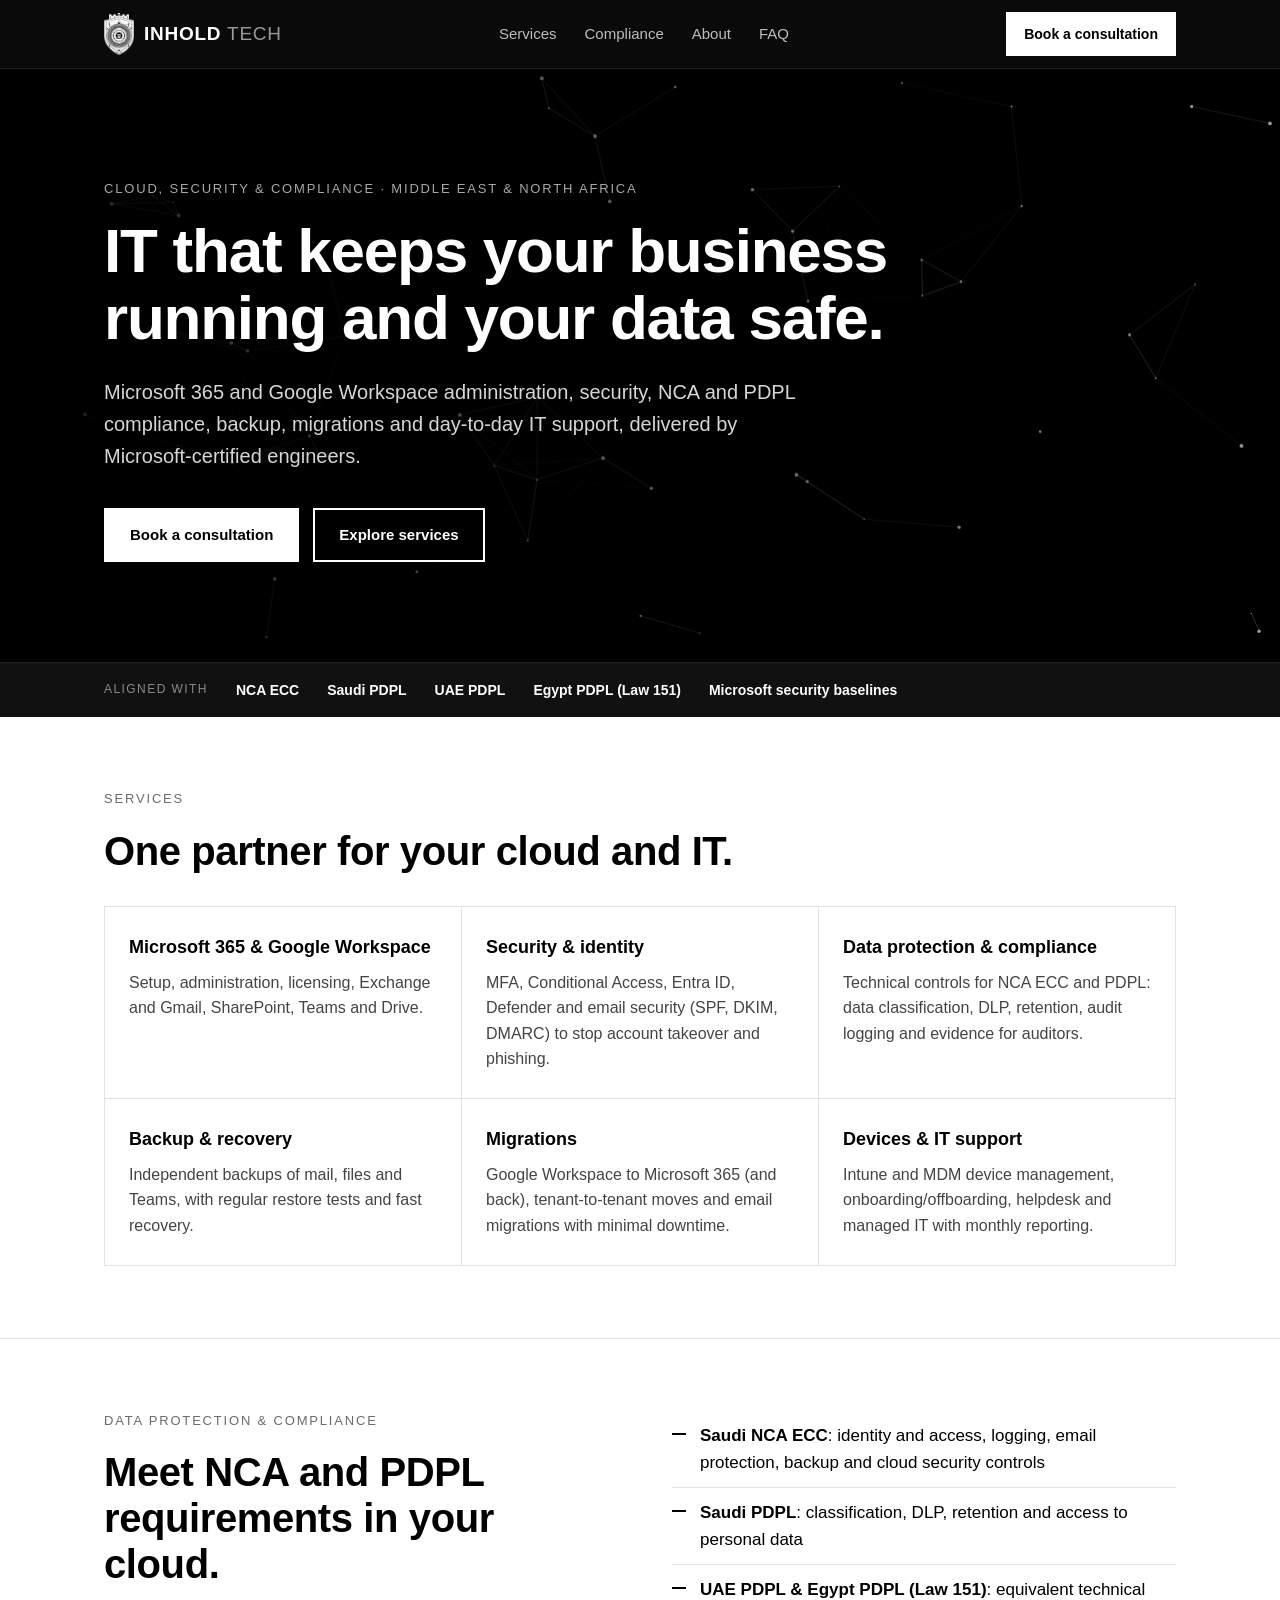
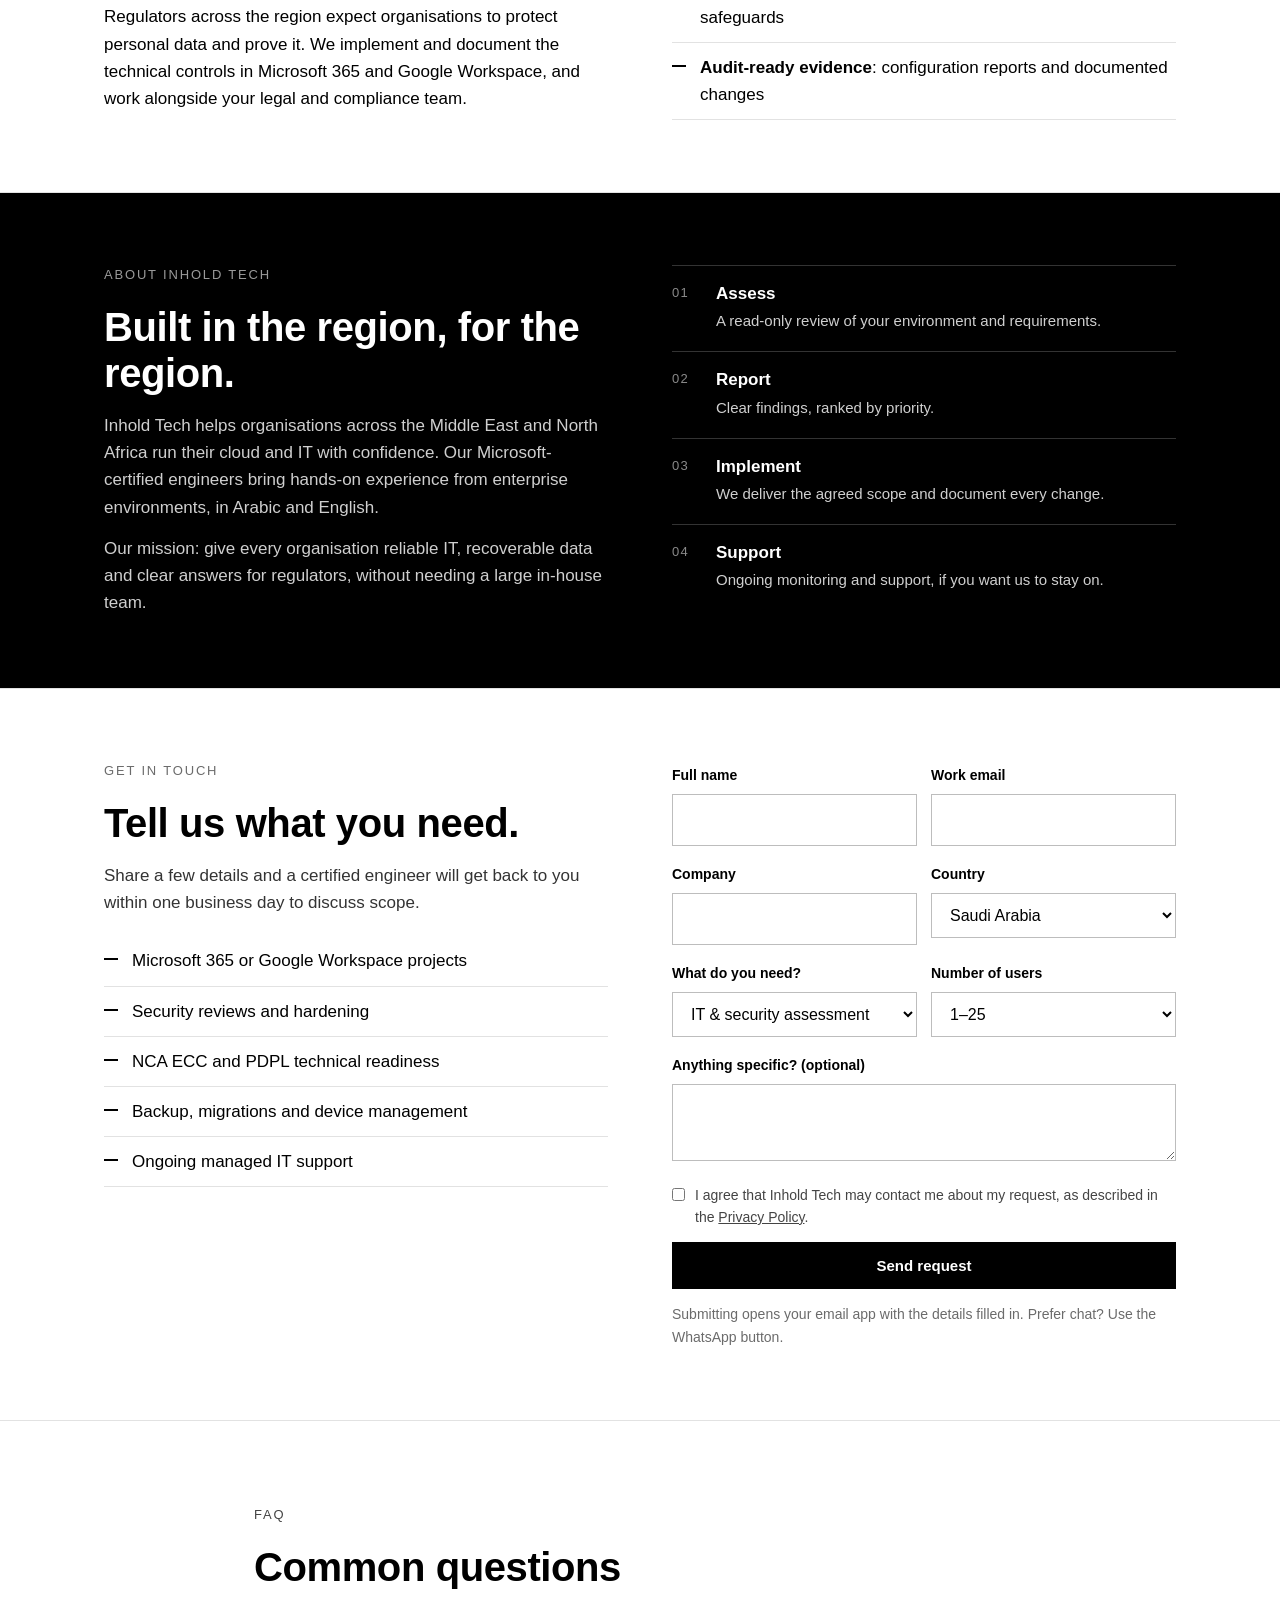
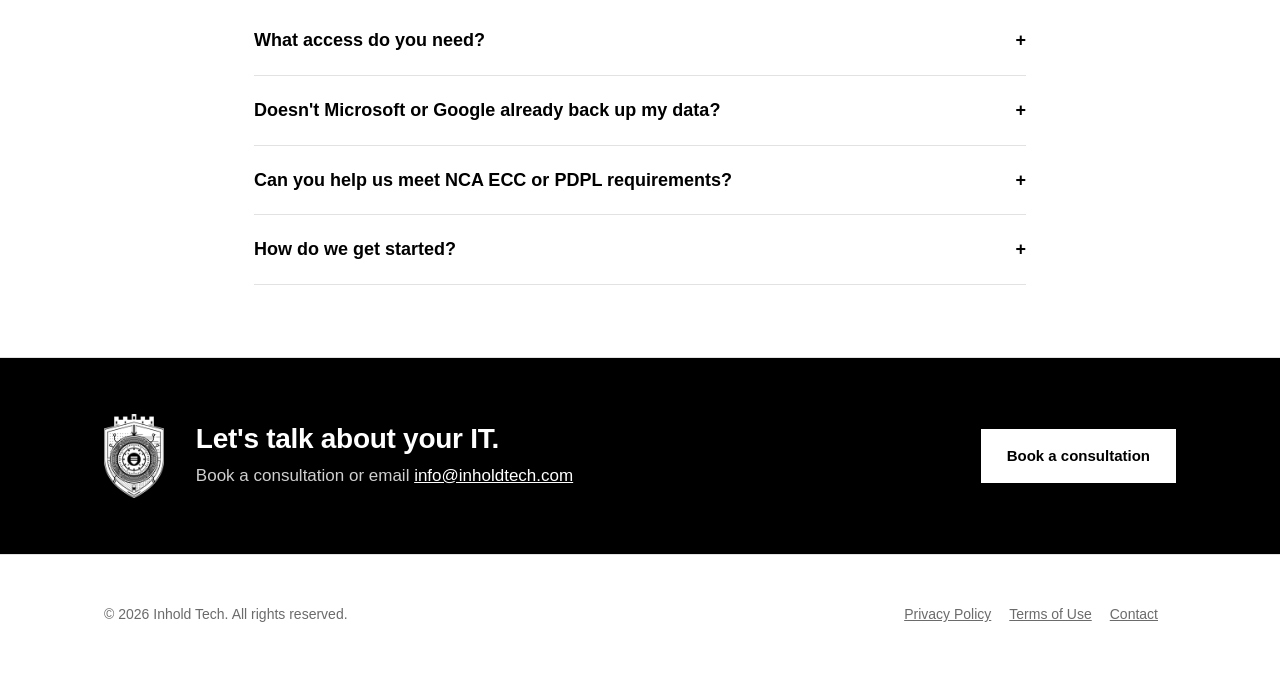
==== index.html @ 88271e6c "Add files via upload" ====
<!DOCTYPE html>
<html lang="en">
<head>
<meta charset="utf-8">
<meta name="viewport" content="width=device-width, initial-scale=1">
<title>Inhold Tech | IT, Cloud, Security &amp; Compliance Services for MENA</title>
<meta name="description" content="Inhold Tech delivers Microsoft 365 and Google Workspace administration, security, NCA and PDPL compliance, backup, migrations and IT support for organisations across the Middle East and North Africa.">
<meta property="og:title" content="Inhold Tech | IT, cloud, security and compliance">
<meta property="og:description" content="Microsoft 365 and Google Workspace administration, security, NCA and PDPL compliance, backup, migrations and IT support across MENA.">
<meta property="og:type" content="website">
<meta property="og:url" content="https://inholdtech.com/">
<meta property="og:image" content="https://inholdtech.com/inholdtech-lockup-dark.jpg">
<link rel="icon" href="favicon.png" type="image/png">
<link rel="apple-touch-icon" href="apple-touch-icon.png">
<link rel="stylesheet" href="styles.css">
<!-- META PIXEL: paste the Meta Pixel base code here once your Meta Business account is set up -->
<!-- GOOGLE ANALYTICS (GA4): paste the gtag.js snippet here -->
</head>
<body>

<header>
  <div class="wrap nav">
    <a class="brand" href="#top"><img src="crest-white.png" alt="Inhold Tech crest"><span class="wm"><b>INHOLD</b> <span>TECH</span></span></a>
    <ul>
      <li><a href="#services">Services</a></li>
      <li><a href="#compliance">Compliance</a></li>
      <li><a href="#about">About</a></li>
      <li><a href="#faq">FAQ</a></li>
    </ul>
    <a class="btn sm" href="#contact">Book a consultation</a>
  </div>
</header>

<main id="top">

<section class="hero">
  <canvas id="net" aria-hidden="true"></canvas>
  <!-- Optional background video: upload a file named hero.mp4 to the repo. If it is missing, the animated network shows instead. -->
  <video id="heroVideo" autoplay muted loop playsinline preload="auto" aria-hidden="true"><source src="hero.mp4" type="video/mp4"></video>
  <div class="wrap hero-inner">
    <p class="eyebrow">Cloud, security &amp; compliance · Middle East &amp; North Africa</p>
    <h1>IT that keeps your business running and your data safe.</h1>
    <p class="lead">Microsoft 365 and Google Workspace administration, security, NCA and PDPL compliance, backup, migrations and day-to-day IT support, delivered by Microsoft-certified engineers.</p>
    <div class="actions">
      <a class="btn js-book" href="#contact">Book a consultation</a>
      <a class="btn ghost" href="#services">Explore services</a>
    </div>
  </div>
</section>

<div class="strip"><div class="wrap"><span>Aligned with</span><b>NCA ECC</b><b>Saudi PDPL</b><b>UAE PDPL</b><b>Egypt PDPL (Law 151)</b><b>Microsoft security baselines</b></div></div>

<section id="services">
  <div class="wrap">
    <p class="eyebrow">Services</p>
    <h2>One partner for your cloud and IT.</h2>
    <div class="grid g3">
      <div class="card"><h3>Microsoft 365 &amp; Google Workspace</h3><p>Setup, administration, licensing, Exchange and Gmail, SharePoint, Teams and Drive.</p></div>
      <div class="card"><h3>Security &amp; identity</h3><p>MFA, Conditional Access, Entra ID, Defender and email security (SPF, DKIM, DMARC) to stop account takeover and phishing.</p></div>
      <div class="card"><h3>Data protection &amp; compliance</h3><p>Technical controls for NCA ECC and PDPL: data classification, DLP, retention, audit logging and evidence for auditors.</p></div>
      <div class="card"><h3>Backup &amp; recovery</h3><p>Independent backups of mail, files and Teams, with regular restore tests and fast recovery.</p></div>
      <div class="card"><h3>Migrations</h3><p>Google Workspace to Microsoft 365 (and back), tenant-to-tenant moves and email migrations with minimal downtime.</p></div>
      <div class="card"><h3>Devices &amp; IT support</h3><p>Intune and MDM device management, onboarding/offboarding, helpdesk and managed IT with monthly reporting.</p></div>
    </div>
  </div>
</section>

<section id="compliance">
  <div class="wrap two">
    <div>
      <p class="eyebrow">Data protection &amp; compliance</p>
      <h2>Meet NCA and PDPL requirements in your cloud.</h2>
      <p>Regulators across the region expect organisations to protect personal data and prove it. We implement and document the technical controls in Microsoft 365 and Google Workspace, and work alongside your legal and compliance team.</p>
    </div>
    <ul class="points">
      <li><b>Saudi NCA ECC</b>: identity and access, logging, email protection, backup and cloud security controls</li>
      <li><b>Saudi PDPL</b>: classification, DLP, retention and access to personal data</li>
      <li><b>UAE PDPL &amp; Egypt PDPL (Law 151)</b>: equivalent technical safeguards</li>
      <li><b>Audit-ready evidence</b>: configuration reports and documented changes</li>
    </ul>
  </div>
</section>

<section id="about" class="dark">
  <div class="wrap two">
    <div>
      <p class="eyebrow">About Inhold Tech</p>
      <h2>Built in the region, for the region.</h2>
      <p>Inhold Tech helps organisations across the Middle East and North Africa run their cloud and IT with confidence. Our Microsoft-certified engineers bring hands-on experience from enterprise environments, in Arabic and English.</p>
      <p style="margin-top:14px">Our mission: give every organisation reliable IT, recoverable data and clear answers for regulators, without needing a large in-house team.</p>
    </div>
    <ol class="steps-list">
      <li><b>Assess</b><span>A read-only review of your environment and requirements.</span></li>
      <li><b>Report</b><span>Clear findings, ranked by priority.</span></li>
      <li><b>Implement</b><span>We deliver the agreed scope and document every change.</span></li>
      <li><b>Support</b><span>Ongoing monitoring and support, if you want us to stay on.</span></li>
    </ol>
  </div>
</section>

<section id="contact">
  <div class="wrap two">
    <div>
      <p class="eyebrow">Get in touch</p>
      <h2>Tell us what you need.</h2>
      <p class="section-intro" style="margin-bottom:20px">Share a few details and a certified engineer will get back to you within one business day to discuss scope.</p>
      <ul class="points">
        <li>Microsoft 365 or Google Workspace projects</li>
        <li>Security reviews and hardening</li>
        <li>NCA ECC and PDPL technical readiness</li>
        <li>Backup, migrations and device management</li>
        <li>Ongoing managed IT support</li>
      </ul>
    </div>
    <div>
      <form id="assessForm" novalidate>
        <div class="row2">
          <div><label for="name">Full name</label><input id="name" name="name" required autocomplete="name"></div>
          <div><label for="email">Work email</label><input id="email" name="email" type="email" required autocomplete="email"></div>
        </div>
        <div class="row2">
          <div><label for="company">Company</label><input id="company" name="company" required autocomplete="organization"></div>
          <div><label for="country">Country</label>
            <select id="country" name="country"><option>Saudi Arabia</option><option>United Arab Emirates</option><option>Egypt</option><option>Qatar</option><option>Kuwait</option><option>Bahrain</option><option>Oman</option><option>Jordan</option><option>Other</option></select></div>
        </div>
        <div class="row2">
          <div><label for="need">What do you need?</label>
            <select id="need" name="need"><option>IT &amp; security assessment</option><option>Microsoft 365 / Google Workspace admin</option><option>Security &amp; identity</option><option>NCA / PDPL compliance</option><option>Backup &amp; recovery</option><option>Migration</option><option>Device management</option><option>Ongoing IT support</option><option>Other</option></select></div>
          <div><label for="users">Number of users</label>
            <select id="users" name="users"><option>1–25</option><option>26–100</option><option>101–500</option><option>500+</option></select></div>
        </div>
        <div><label for="msg">Anything specific? (optional)</label><textarea id="msg" name="msg" rows="2"></textarea></div>
        <label class="consent"><input type="checkbox" id="consent" required><span>I agree that Inhold Tech may contact me about my request, as described in the <a href="privacy.html">Privacy Policy</a>.</span></label>
        <button class="btn" type="submit">Send request</button>
        <p class="small" id="formNote">Submitting opens your email app with the details filled in. Prefer chat? Use the WhatsApp button.</p>
      </form>
    </div>
  </div>
</section>

<section id="faq" class="faq">
  <div class="wrap" style="max-width:820px">
    <p class="eyebrow">FAQ</p>
    <h2>Common questions</h2>
        <details><summary>What access do you need?</summary><p>Reviews start with read-only access granted by your administrator. We don't change anything without your written approval, and access is removed when the work ends.</p></details>
    <details><summary>Doesn't Microsoft or Google already back up my data?</summary><p>They keep the service running. Recovering from deletion, ransomware or a departed employee is your responsibility, and built-in retention has limits. An independent backup gives you a copy outside the tenant.</p></details>
    <details><summary>Can you help us meet NCA ECC or PDPL requirements?</summary><p>Yes. We implement and document the technical controls in Microsoft 365 and Google Workspace, such as access control, logging, data classification, DLP, retention and backup, and provide evidence for audits. Legal interpretation stays with your legal or compliance advisers, and we work alongside them.</p></details>
    <details><summary>How do we get started?</summary><p>Book a consultation. We discuss your environment and goals, agree the scope, then begin with a read-only review so recommendations are based on your actual configuration.</p></details>
  </div>
</section>

<section class="dark cta">
  <div class="wrap">
    <img src="crest-white.png" alt="" class="cta-crest">
    <div>
      <h2>Let's talk about your IT.</h2>
      <p>Book a consultation or email <a class="js-mail" href="mailto:info@inholdtech.com">info@inholdtech.com</a></p>
    </div>
    <div class="actions">
      <a class="btn js-book" href="#contact">Book a consultation</a>
      <a class="btn js-wa" href="#">WhatsApp</a>
    </div>
  </div>
</section>

</main>

<footer>
  <div class="wrap foot">
    <div>© <span id="yr"></span> Inhold Tech. All rights reserved.</div>
    <div><a href="privacy.html">Privacy Policy</a><a href="terms.html">Terms of Use</a><a class="js-mail" href="mailto:info@inholdtech.com">Contact</a></div>
  </div>
</footer>

<a class="wa js-wa" href="#">WhatsApp</a>

<script>
/* ===== EDIT THESE THREE VALUES ===== */
var CONFIG = {
  email: "info@inholdtech.com",
  whatsapp: "",          // international format, digits only, e.g. "201001234567"
  booking: ""            // your Google Calendar booking page or Calendly link
};
/* =================================== */
document.getElementById('yr').textContent = new Date().getFullYear();
document.querySelectorAll('.js-mail').forEach(function(a){a.href='mailto:'+CONFIG.email;if(a.textContent.indexOf('@')>-1)a.textContent=CONFIG.email;});
var waText = encodeURIComponent("Hello Inhold Tech, I'd like to know more about your services.");
document.querySelectorAll('.js-wa').forEach(function(a){
  if(CONFIG.whatsapp){a.href='https://wa.me/'+CONFIG.whatsapp+'?text='+waText;a.target='_blank';a.rel='noopener';}
  else{a.style.display='none';}
});
document.querySelectorAll('.js-book').forEach(function(a){
  if(CONFIG.booking){a.href=CONFIG.booking;a.target='_blank';a.rel='noopener';}
});
document.getElementById('assessForm').addEventListener('submit',function(e){
  e.preventDefault();
  var f=this, note=document.getElementById('formNote');
  if(!f.name.value||!f.email.value||!f.company.value){note.textContent='Please fill in your name, work email and company.';return;}
  if(!document.getElementById('consent').checked){note.textContent='Please tick the consent box so we can contact you.';return;}
  var body='Name: '+f.name.value+'\nEmail: '+f.email.value+'\nCompany: '+f.company.value+'\nCountry: '+f.country.value+'\nNeed: '+f.need.value+'\nUsers: '+f.users.value+'\n\n'+f.msg.value;
  window.location.href='mailto:'+CONFIG.email+'?subject='+encodeURIComponent('Enquiry: '+f.need.value+' – '+f.company.value)+'&body='+encodeURIComponent(body);
  if(window.fbq){fbq('track','Lead');}
  note.textContent='Your email app should open now. If it doesn\'t, email us at '+CONFIG.email+'.';
});

/* Hero video: show only if hero.mp4 loads */
(function(){var v=document.getElementById('heroVideo'); if(!v) return;
  var reduce=window.matchMedia&&window.matchMedia('(prefers-reduced-motion: reduce)').matches;
  if(reduce){v.remove();return;}
  v.addEventListener('loadeddata',function(){v.classList.add('on');var c=document.getElementById('net');if(c)c.style.opacity='0';});
  var src=v.querySelector('source'); if(src) src.addEventListener('error',function(){v.remove();});
})();
/* Animated network background (original, no external assets) */
(function(){
  var c=document.getElementById('net'); if(!c||!c.getContext) return;
  var x=c.getContext('2d'), pts=[], W, H, dpr=Math.min(window.devicePixelRatio||1,2);
  var still=window.matchMedia&&window.matchMedia('(prefers-reduced-motion: reduce)').matches;
  function size(){
    var r=c.parentElement.getBoundingClientRect(); W=r.width; H=r.height;
    c.width=W*dpr; c.height=H*dpr; x.setTransform(dpr,0,0,dpr,0,0);
    var n=Math.round(Math.min(90,Math.max(30,W*H/14000))); pts=[];
    for(var i=0;i<n;i++) pts.push({x:Math.random()*W,y:Math.random()*H,vx:(Math.random()-.5)*.35,vy:(Math.random()-.5)*.35,r:Math.random()*1.6+.6});
  }
  function frame(){
    x.clearRect(0,0,W,H);
    for(var i=0;i<pts.length;i++){var p=pts[i];
      if(!still){p.x+=p.vx;p.y+=p.vy; if(p.x<0||p.x>W)p.vx*=-1; if(p.y<0||p.y>H)p.vy*=-1;}
      for(var j=i+1;j<pts.length;j++){var q=pts[j],dx=p.x-q.x,dy=p.y-q.y,d=dx*dx+dy*dy;
        if(d<16000){x.strokeStyle='rgba(255,255,255,'+(0.22*(1-d/16000))+')';x.lineWidth=1;x.beginPath();x.moveTo(p.x,p.y);x.lineTo(q.x,q.y);x.stroke();}}
      x.fillStyle='rgba(255,255,255,.75)';x.beginPath();x.arc(p.x,p.y,p.r,0,6.283);x.fill();}
    if(!still) requestAnimationFrame(frame);
  }
  size(); frame(); window.addEventListener('resize',function(){size(); if(still) frame();});
})();
</script>
</body>
</html>
---- styles.css ----
*{box-sizing:border-box;margin:0;padding:0}
:root{--black:#000;--white:#fff;--grey:#6b6b6b;--line:#e2e2e2;--soft:#f5f5f5;
--font:-apple-system,BlinkMacSystemFont,"Segoe UI",Roboto,"Helvetica Neue",Arial,sans-serif}
html{scroll-behavior:smooth}
body{font-family:var(--font);color:var(--black);background:var(--white);line-height:1.6;font-size:17px}
a{color:inherit}
.wrap{max-width:1120px;margin:0 auto;padding:0 24px}
header{position:sticky;top:0;background:rgba(255,255,255,.96);border-bottom:1px solid var(--line);z-index:10}
.nav{display:flex;align-items:center;justify-content:space-between;height:68px}
.brand{display:flex;align-items:center;gap:10px;text-decoration:none;font-weight:700;letter-spacing:.02em;font-size:19px}
.brand img{height:42px}
.wm{font-weight:400;letter-spacing:.04em}.wm b{font-weight:800}.wm span{color:#8a8a8a}
.nav ul{display:flex;gap:28px;list-style:none;font-size:15px}
.nav ul a{text-decoration:none;color:var(--grey)}
.nav ul a:hover{color:var(--black)}
.btn{display:inline-block;padding:13px 24px;border:2px solid var(--black);background:var(--black);color:var(--white);text-decoration:none;font-weight:600;font-size:15px;cursor:pointer;font-family:inherit}
.btn:hover{background:var(--white);color:var(--black)}
.btn.ghost{background:var(--white);color:var(--black)}
.btn.ghost:hover{background:var(--black);color:var(--white)}
.btn.sm{padding:9px 16px;font-size:14px}
.hero{padding:96px 0 80px;border-bottom:1px solid var(--line)}
.eyebrow{text-transform:uppercase;letter-spacing:.14em;font-size:13px;color:var(--grey);margin-bottom:18px}
h1{font-size:clamp(36px,5.5vw,62px);line-height:1.08;letter-spacing:-.02em;max-width:880px;margin-bottom:24px}
h2{font-size:clamp(28px,3.5vw,40px);line-height:1.15;letter-spacing:-.01em;margin-bottom:16px}
h3{font-size:20px;margin-bottom:8px}
.lead{font-size:20px;color:#333;max-width:700px;margin-bottom:36px}
.actions{display:flex;gap:14px;flex-wrap:wrap}
section{padding:88px 0;border-bottom:1px solid var(--line)}
.section-intro{max-width:680px;color:#333;margin-bottom:48px}
.grid{display:grid;gap:1px;background:var(--line);border:1px solid var(--line)}
.g4{grid-template-columns:repeat(4,1fr)}.g3{grid-template-columns:repeat(3,1fr)}.g2{grid-template-columns:repeat(2,1fr)}
.card{background:var(--white);padding:32px 28px}
.card .num{font-size:13px;color:var(--grey);letter-spacing:.1em;margin-bottom:20px;display:block}
.card p{color:#444;font-size:16px}
.card ul{margin-top:14px;padding-left:18px;color:#444;font-size:15px}
.dark{background:var(--black);color:var(--white)}
.dark .section-intro,.dark p{color:#cfcfcf}
.dark .eyebrow{color:#9a9a9a}
.dark .btn{background:var(--white);color:var(--black);border-color:var(--white)}
.dark .btn:hover{background:var(--black);color:var(--white)}
.steps{display:grid;grid-template-columns:repeat(4,1fr);gap:32px;counter-reset:s}
.step{border-top:2px solid var(--white);padding-top:20px}
.step::before{counter-increment:s;content:"0" counter(s);display:block;font-size:13px;letter-spacing:.1em;color:#9a9a9a;margin-bottom:10px}
.two{display:grid;grid-template-columns:1fr 1fr;gap:64px;align-items:start}
.checklist{list-style:none}
.checklist li{padding:14px 0 14px 34px;border-bottom:1px solid var(--line);position:relative}
.checklist li::before{content:"";position:absolute;left:0;top:20px;width:14px;height:14px;border:2px solid var(--black)}
form{display:grid;gap:14px}
label{font-size:14px;font-weight:600}
input,select,textarea{width:100%;padding:12px 14px;border:1px solid #bdbdbd;font:inherit;font-size:16px;background:var(--white);margin-top:6px}
input:focus,select:focus,textarea:focus{outline:2px solid var(--black);border-color:var(--black)}
.consent{display:flex;gap:10px;align-items:flex-start;font-size:14px;font-weight:400;color:#444}
.consent input{width:auto;margin-top:4px}
.small{font-size:14px;color:var(--grey)}
.contact-list{list-style:none;margin-top:24px}
.contact-list li{padding:12px 0;border-bottom:1px solid var(--line)}
.faq details{border-bottom:1px solid var(--line);padding:20px 0}
.faq summary{cursor:pointer;font-weight:600;font-size:18px;list-style:none}
.faq summary::after{content:"+";float:right}
.faq details[open] summary::after{content:"−"}
.faq p{margin-top:12px;color:#444}
footer{padding:48px 0;font-size:14px;color:var(--grey)}
.foot{display:flex;justify-content:space-between;gap:24px;flex-wrap:wrap}
.foot a{color:var(--grey);margin-right:18px}
.legal{padding:64px 0 96px;max-width:780px}
.legal h1{font-size:40px}
.legal h2{font-size:22px;margin:36px 0 10px}
.legal p,.legal li{color:#333;margin-bottom:10px}
.legal ul{padding-left:22px}
.wa{position:fixed;right:20px;bottom:20px;background:var(--black);color:var(--white);text-decoration:none;padding:12px 18px;font-weight:600;font-size:14px;border:2px solid var(--white);box-shadow:0 4px 16px rgba(0,0,0,.25)}
@media (max-width:900px){.g4,.g3,.steps{grid-template-columns:1fr 1fr}.two{grid-template-columns:1fr;gap:40px}.nav ul{display:none}}
@media (max-width:560px){.g4,.g3,.g2,.steps{grid-template-columns:1fr}.hero{padding:64px 0 56px}section{padding:64px 0}}
/* v2 layout */
.hero{position:relative;overflow:hidden;background:#000;color:#fff;padding:110px 0 100px;border-bottom:0}
.hero canvas{position:absolute;inset:0;width:100%;height:100%}
.hero::after{content:"";position:absolute;inset:0;background:linear-gradient(90deg,rgba(0,0,0,.85) 0%,rgba(0,0,0,.45) 60%,rgba(0,0,0,.2) 100%);pointer-events:none}
.hero-inner{position:relative;z-index:1}
.hero .eyebrow{color:#a8a8a8}
.hero .lead{color:#d6d6d6}
.hero .btn{background:#fff;color:#000;border-color:#fff}
.hero .btn:hover{background:#000;color:#fff}
.hero .btn.ghost{background:transparent;color:#fff;border-color:#fff}
.hero .btn.ghost:hover{background:#fff;color:#000}
section{padding:72px 0}
#services h2{margin-bottom:32px}
.card{padding:26px 24px}
.card h3{font-size:18px}
.note{margin-top:18px}
.steps-list{list-style:none;counter-reset:s;display:grid;gap:18px}
.steps-list li{counter-increment:s;border-top:1px solid #333;padding-top:14px;display:grid;grid-template-columns:44px 1fr;row-gap:2px}
.steps-list li::before{content:"0" counter(s);color:#8a8a8a;font-size:13px;letter-spacing:.1em;grid-row:span 2;padding-top:3px}
.steps-list b{font-size:17px}
.steps-list span{color:#cfcfcf;font-size:15px}
.points{list-style:none}
.points li{padding:11px 0 11px 28px;border-bottom:1px solid var(--line);position:relative}
.points li::before{content:"";position:absolute;left:0;top:22px;width:14px;height:2px;background:var(--black)}
.row2{display:grid;grid-template-columns:1fr 1fr;gap:14px}
.cta{padding:56px 0}
.cta .wrap{display:flex;align-items:center;gap:32px;flex-wrap:wrap}
.cta-crest{height:84px}
.cta h2{font-size:28px;margin-bottom:6px}
.cta .actions{margin-left:auto}
.cta a.js-mail{color:#fff}
@media (max-width:560px){.row2{grid-template-columns:1fr}.cta .actions{margin-left:0}.hero{padding:80px 0 72px}}
/* v3: dark header, compliance, video */
header{background:#0a0a0a;border-bottom:1px solid #1f1f1f}
.brand{color:#fff}
.wm span{color:#9a9a9a}
.nav ul a{color:#bdbdbd}
.nav ul a:hover{color:#fff}
header .btn{background:#fff;color:#000;border-color:#fff}
header .btn:hover{background:#0a0a0a;color:#fff}
#heroVideo{position:absolute;inset:0;width:100%;height:100%;object-fit:cover;opacity:0;transition:opacity .8s}
#heroVideo.on{opacity:.55}
.soft{background:#f4f4f4}
.fw{display:grid;grid-template-columns:1fr 1fr;gap:1px;background:var(--line);border:1px solid var(--line)}
.fw div{background:#fff;padding:18px 20px;display:flex;flex-direction:column}
.fw b{font-size:17px}
.fw span{font-size:14px;color:var(--grey)}
@media (max-width:560px){.fw{grid-template-columns:1fr}}
.strip{background:#111;color:#cfcfcf;border-top:1px solid #222;font-size:14px}
.strip .wrap{display:flex;flex-wrap:wrap;gap:10px 28px;align-items:center;padding-top:16px;padding-bottom:16px}
.strip span{color:#8a8a8a;text-transform:uppercase;letter-spacing:.12em;font-size:12px}
.strip b{font-weight:600;color:#fff}
.points b{font-weight:700}
#heroVideo{filter:grayscale(1) contrast(1.1)}
#net{transition:opacity .8s}
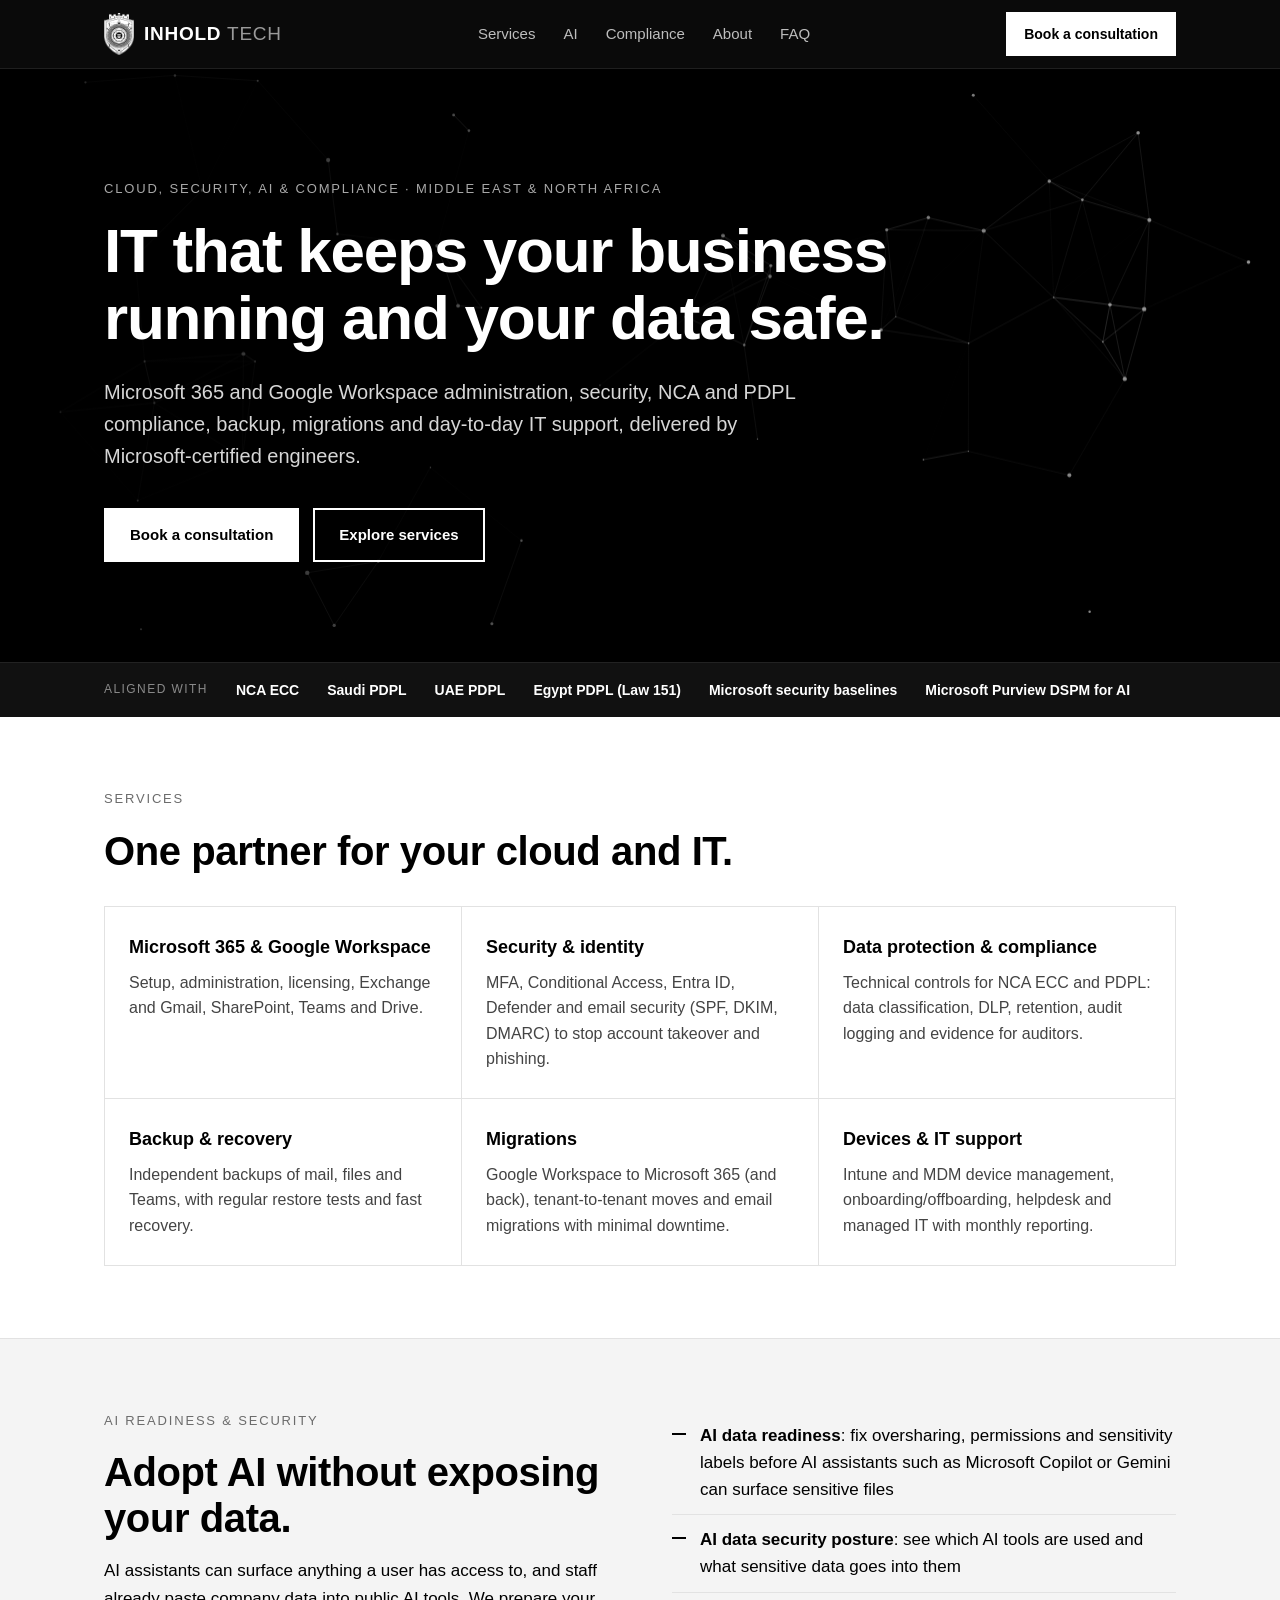
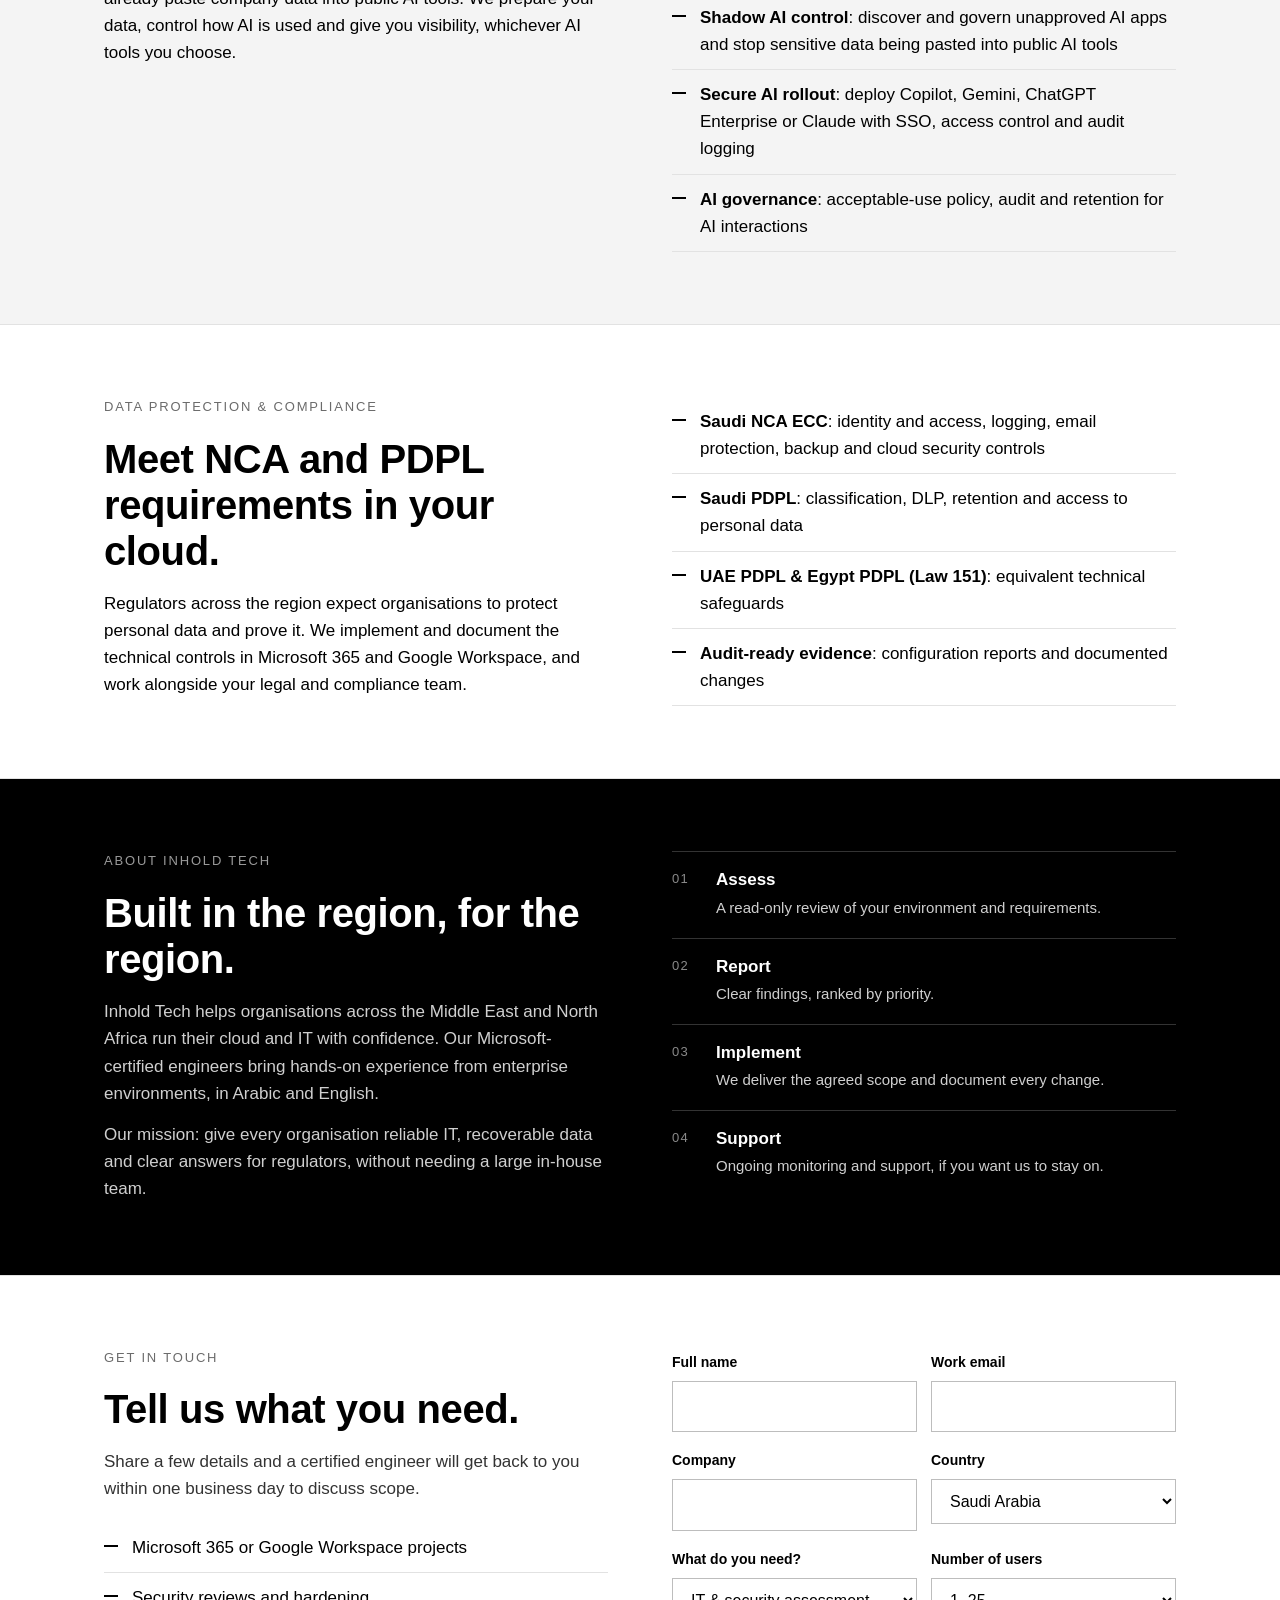
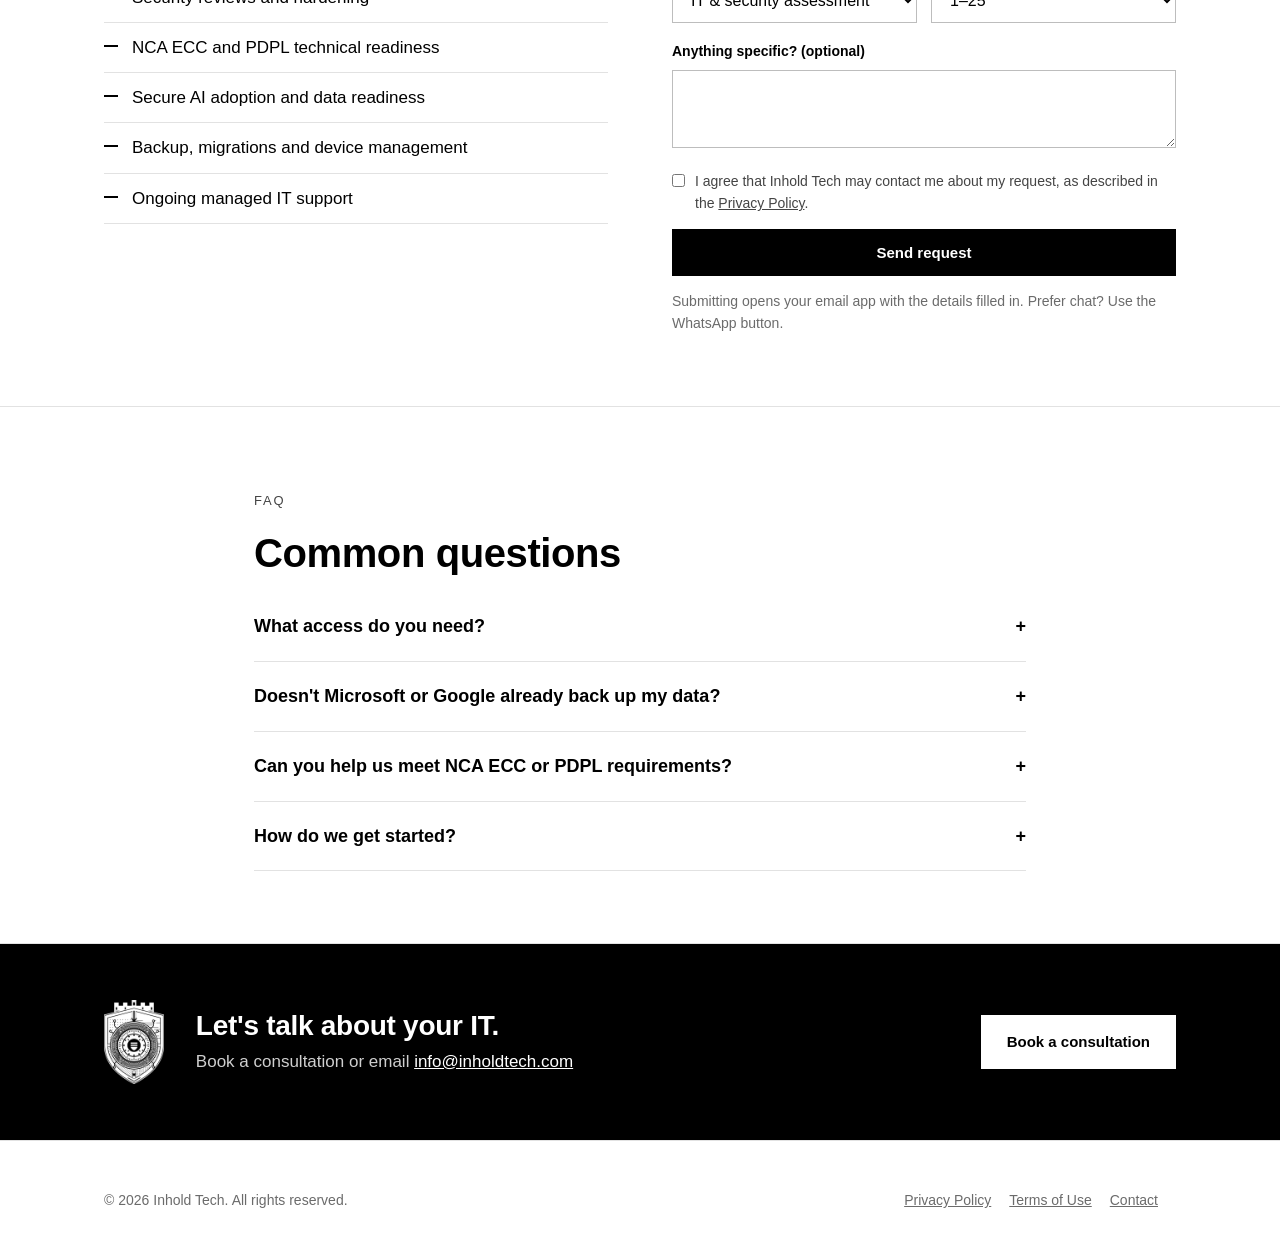
==== commit f6667e52: "Add files via upload" ====
--- a/index.html
+++ b/index.html
@@ -23,6 +23,7 @@
     <a class="brand" href="#top"><img src="crest-white.png" alt="Inhold Tech crest"><span class="wm"><b>INHOLD</b> <span>TECH</span></span></a>
     <ul>
       <li><a href="#services">Services</a></li>
+      <li><a href="#ai">AI</a></li>
       <li><a href="#compliance">Compliance</a></li>
       <li><a href="#about">About</a></li>
       <li><a href="#faq">FAQ</a></li>
@@ -38,7 +39,7 @@
   <!-- Optional background video: upload a file named hero.mp4 to the repo. If it is missing, the animated network shows instead. -->
   <video id="heroVideo" autoplay muted loop playsinline preload="auto" aria-hidden="true"><source src="hero.mp4" type="video/mp4"></video>
   <div class="wrap hero-inner">
-    <p class="eyebrow">Cloud, security &amp; compliance · Middle East &amp; North Africa</p>
+    <p class="eyebrow">Cloud, security, AI &amp; compliance · Middle East &amp; North Africa</p>
     <h1>IT that keeps your business running and your data safe.</h1>
     <p class="lead">Microsoft 365 and Google Workspace administration, security, NCA and PDPL compliance, backup, migrations and day-to-day IT support, delivered by Microsoft-certified engineers.</p>
     <div class="actions">
@@ -48,7 +49,7 @@
   </div>
 </section>
 
-<div class="strip"><div class="wrap"><span>Aligned with</span><b>NCA ECC</b><b>Saudi PDPL</b><b>UAE PDPL</b><b>Egypt PDPL (Law 151)</b><b>Microsoft security baselines</b></div></div>
+<div class="strip"><div class="wrap"><span>Aligned with</span><b>NCA ECC</b><b>Saudi PDPL</b><b>UAE PDPL</b><b>Egypt PDPL (Law 151)</b><b>Microsoft security baselines</b><b>Microsoft Purview DSPM for AI</b></div></div>
 
 <section id="services">
   <div class="wrap">
@@ -65,6 +66,23 @@
   </div>
 </section>
 
+<section id="ai" class="soft">
+  <div class="wrap two">
+    <div>
+      <p class="eyebrow">AI readiness &amp; security</p>
+      <h2>Adopt AI without exposing your data.</h2>
+      <p>AI assistants can surface anything a user has access to, and staff already paste company data into public AI tools. We prepare your data, control how AI is used and give you visibility, whichever AI tools you choose.</p>
+    </div>
+    <ul class="points">
+      <li><b>AI data readiness</b>: fix oversharing, permissions and sensitivity labels before AI assistants such as Microsoft Copilot or Gemini can surface sensitive files</li>
+      <li><b>AI data security posture</b>: see which AI tools are used and what sensitive data goes into them</li>
+      <li><b>Shadow AI control</b>: discover and govern unapproved AI apps and stop sensitive data being pasted into public AI tools</li>
+      <li><b>Secure AI rollout</b>: deploy Copilot, Gemini, ChatGPT Enterprise or Claude with SSO, access control and audit logging</li>
+      <li><b>AI governance</b>: acceptable-use policy, audit and retention for AI interactions</li>
+    </ul>
+  </div>
+</section>
+
 <section id="compliance">
   <div class="wrap two">
     <div>
@@ -108,6 +126,7 @@
         <li>Microsoft 365 or Google Workspace projects</li>
         <li>Security reviews and hardening</li>
         <li>NCA ECC and PDPL technical readiness</li>
+        <li>Secure AI adoption and data readiness</li>
         <li>Backup, migrations and device management</li>
         <li>Ongoing managed IT support</li>
       </ul>
@@ -125,7 +144,7 @@
         </div>
         <div class="row2">
           <div><label for="need">What do you need?</label>
-            <select id="need" name="need"><option>IT &amp; security assessment</option><option>Microsoft 365 / Google Workspace admin</option><option>Security &amp; identity</option><option>NCA / PDPL compliance</option><option>Backup &amp; recovery</option><option>Migration</option><option>Device management</option><option>Ongoing IT support</option><option>Other</option></select></div>
+            <select id="need" name="need"><option>IT &amp; security assessment</option><option>Microsoft 365 / Google Workspace admin</option><option>Security &amp; identity</option><option>NCA / PDPL compliance</option><option>AI readiness &amp; security</option><option>Backup &amp; recovery</option><option>Migration</option><option>Device management</option><option>Ongoing IT support</option><option>Other</option></select></div>
           <div><label for="users">Number of users</label>
             <select id="users" name="users"><option>1–25</option><option>26–100</option><option>101–500</option><option>500+</option></select></div>
         </div>
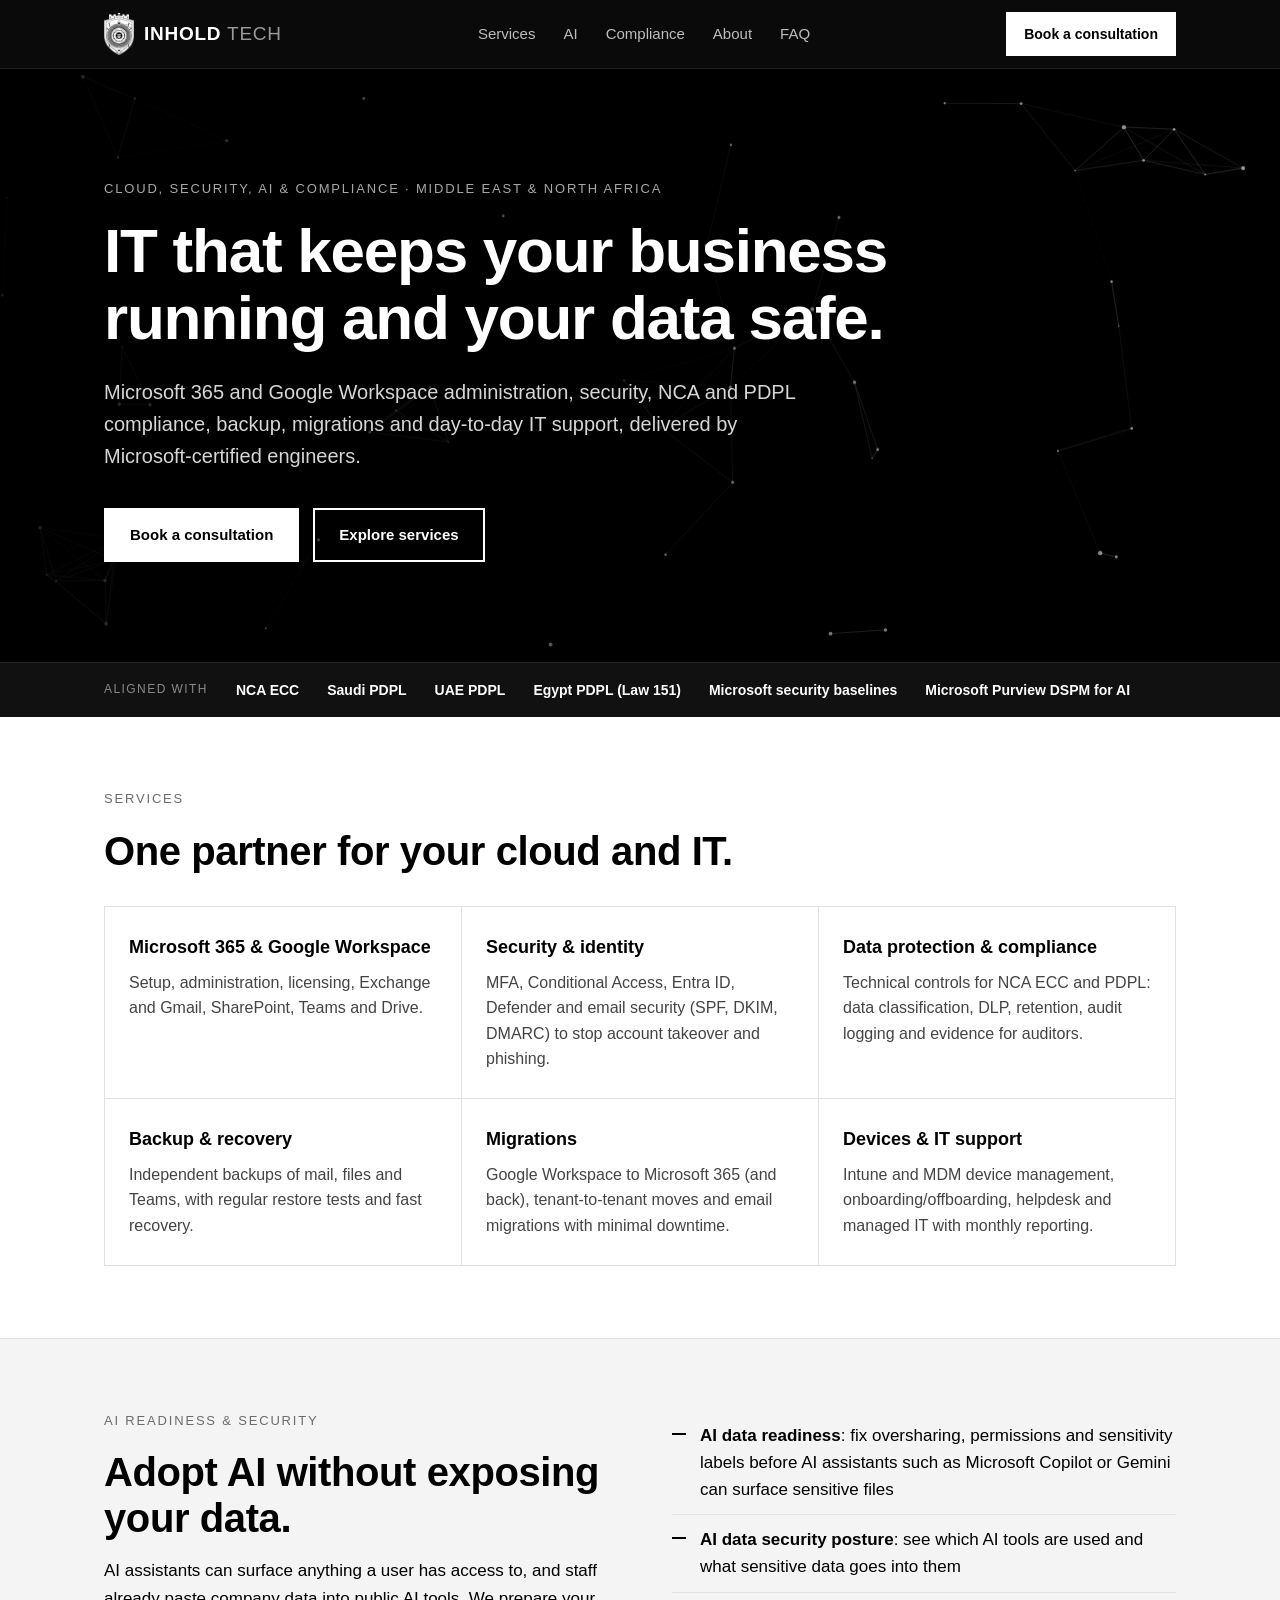
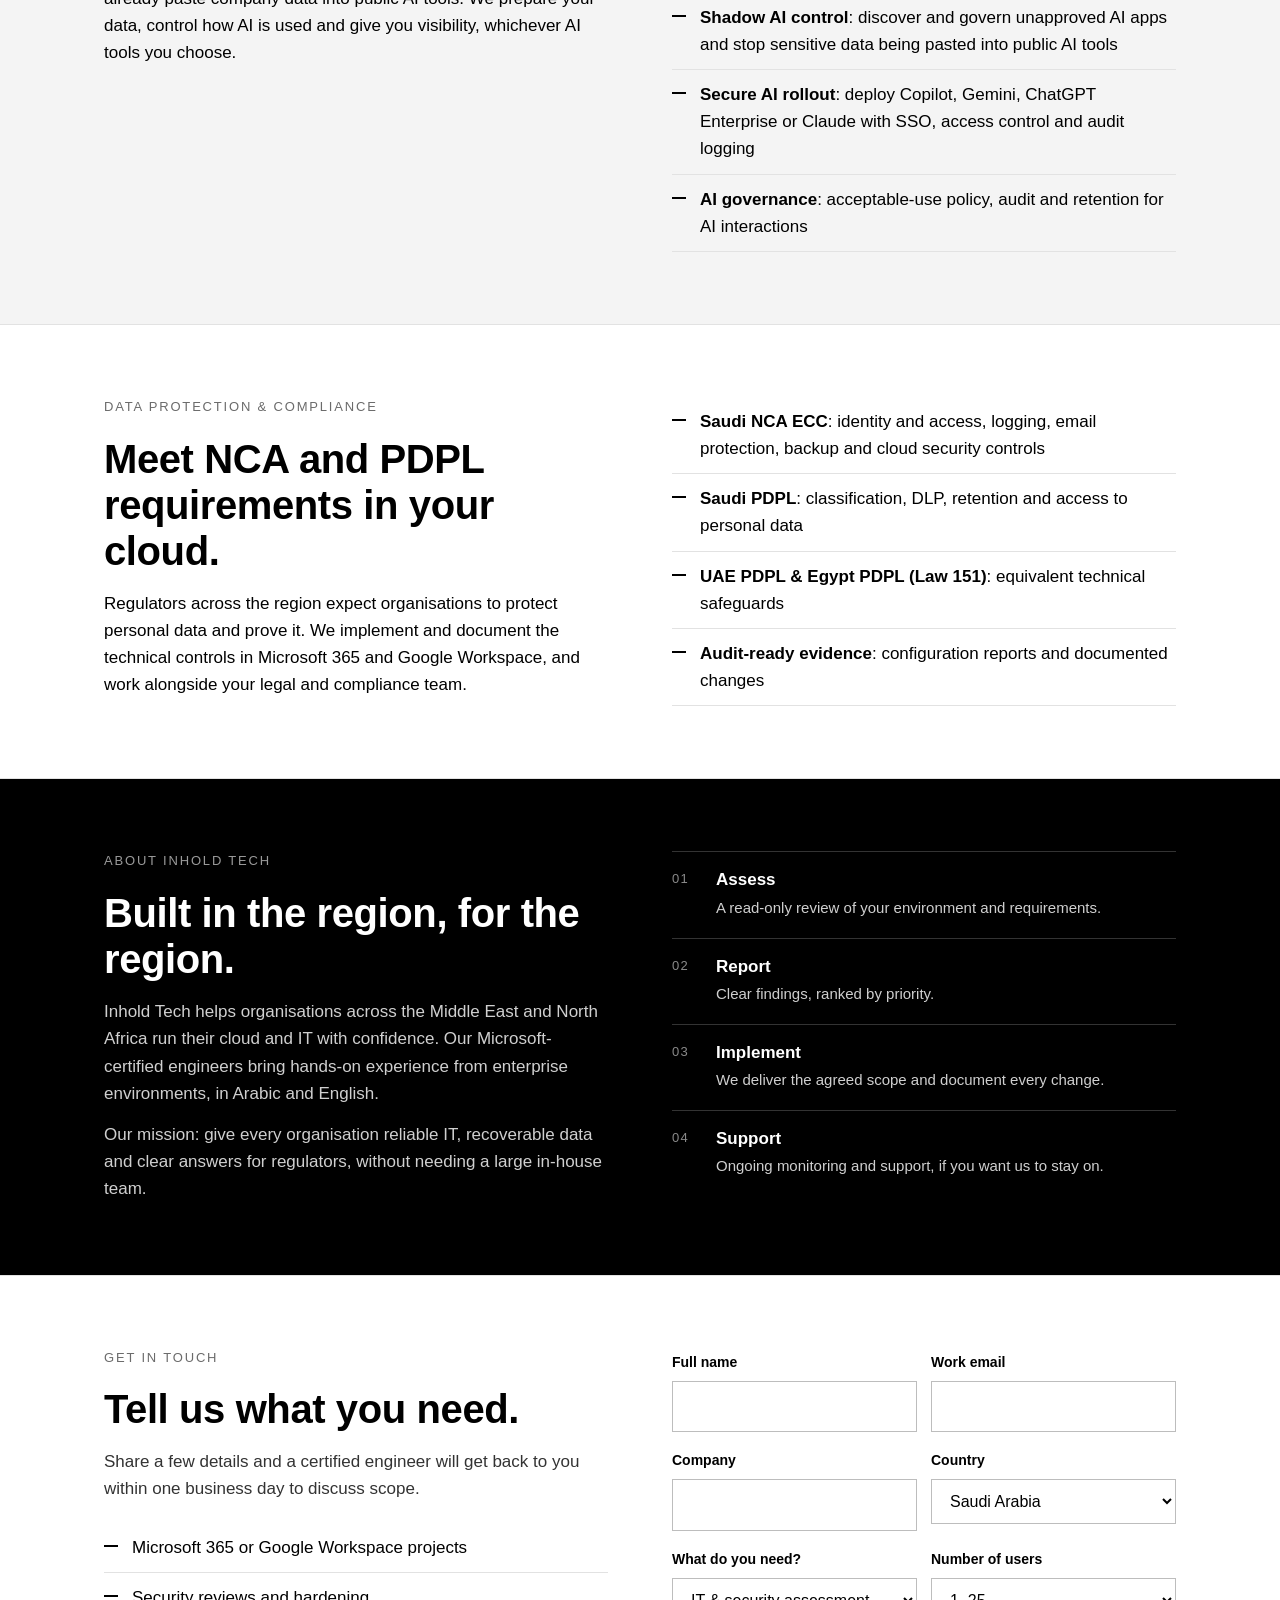
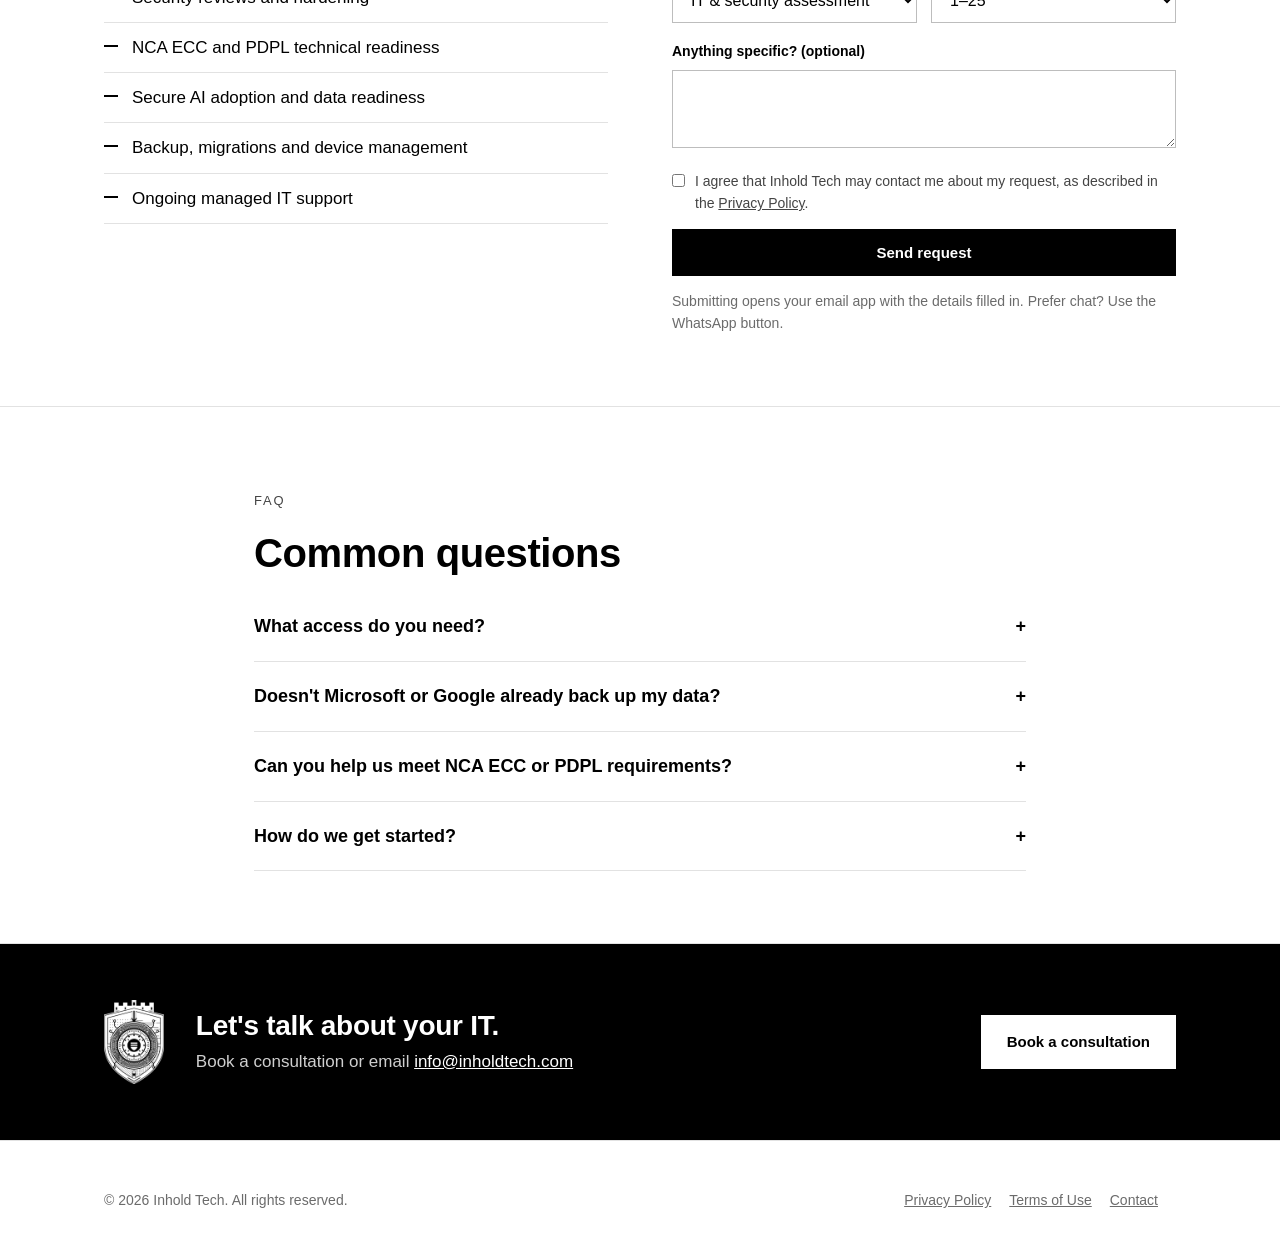
==== commit e621a92b: "Add files via upload" ====
--- a/index.html
+++ b/index.html
@@ -28,7 +28,7 @@
       <li><a href="#about">About</a></li>
       <li><a href="#faq">FAQ</a></li>
     </ul>
-    <a class="btn sm" href="#contact">Book a consultation</a>
+    <a class="btn sm js-book" href="#contact">Book a consultation</a>
   </div>
 </header>
 
@@ -198,7 +198,7 @@
 var CONFIG = {
   email: "info@inholdtech.com",
   whatsapp: "",          // international format, digits only, e.g. "201001234567"
-  booking: ""            // your Google Calendar booking page or Calendly link
+  booking: "https://calendar.app.google/wFQ3F1SnqcEK2nsb9"   // Google Calendar booking page
 };
 /* =================================== */
 document.getElementById('yr').textContent = new Date().getFullYear();
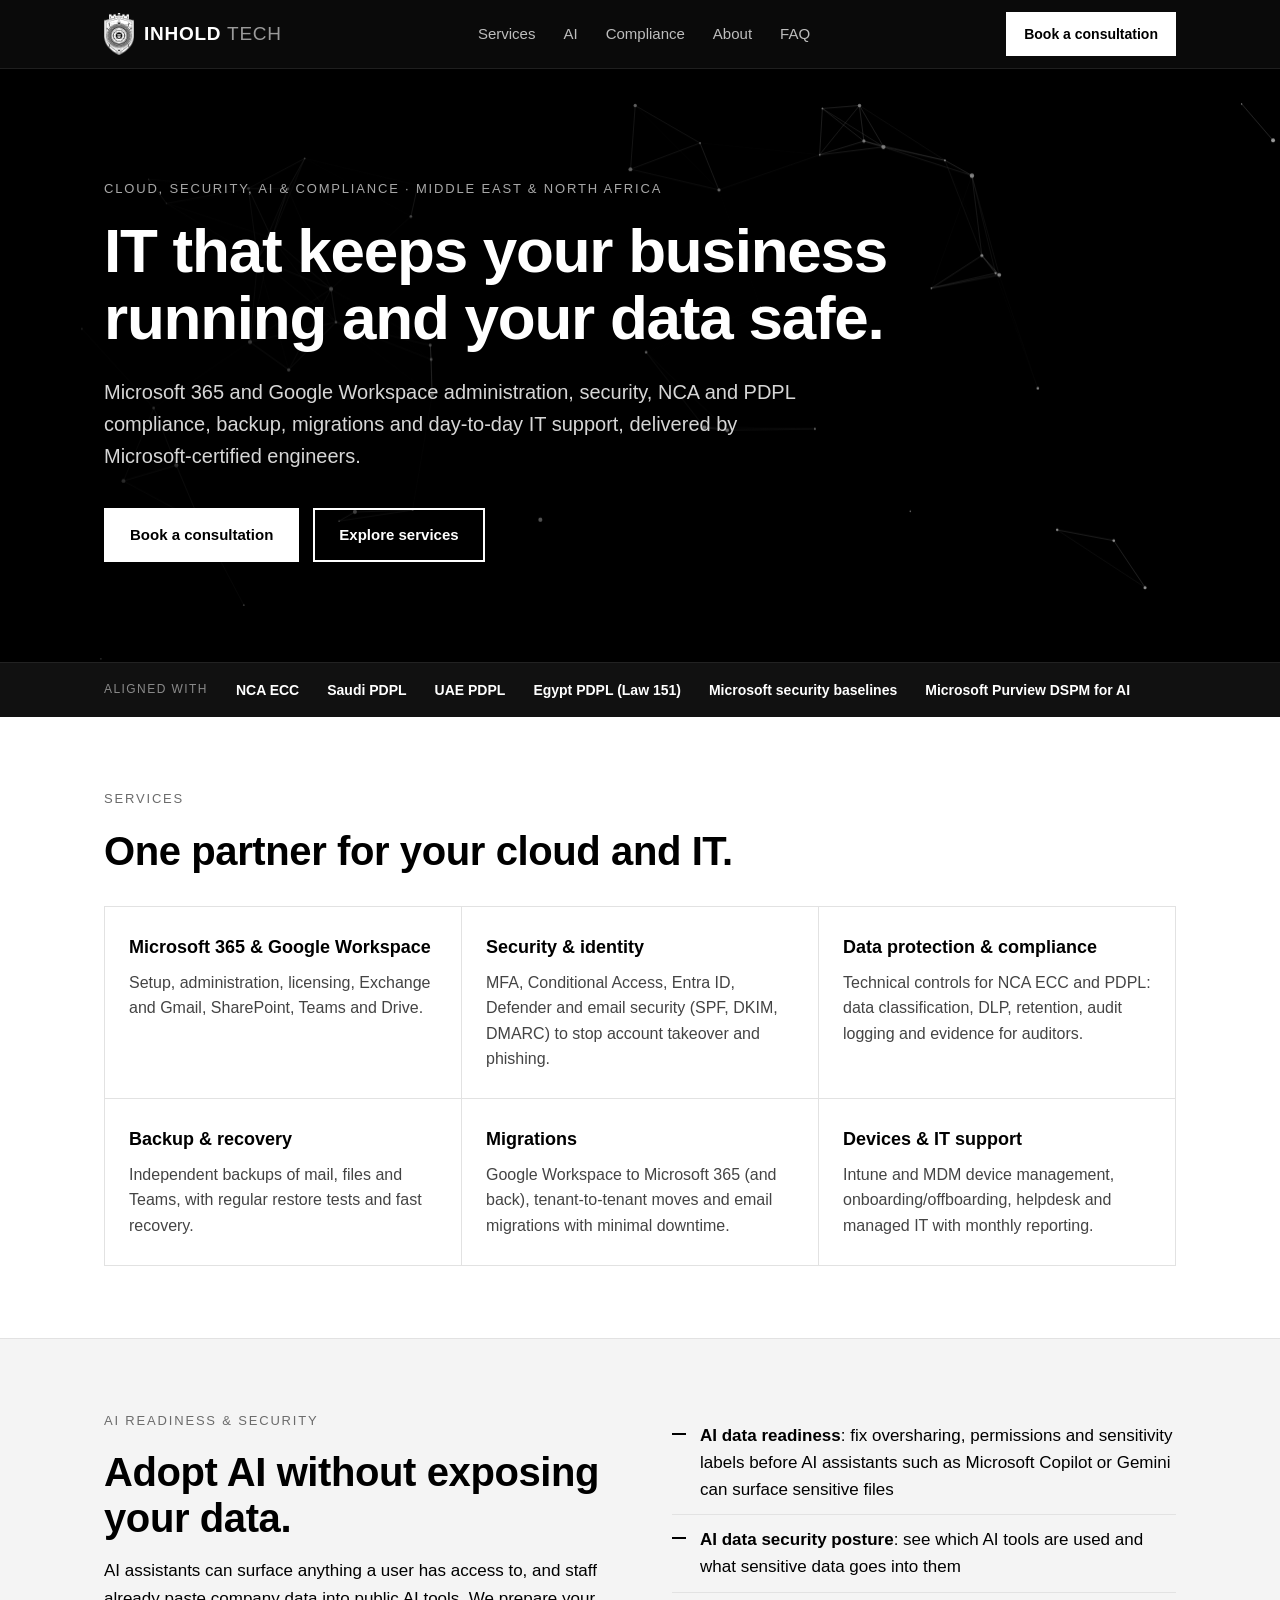
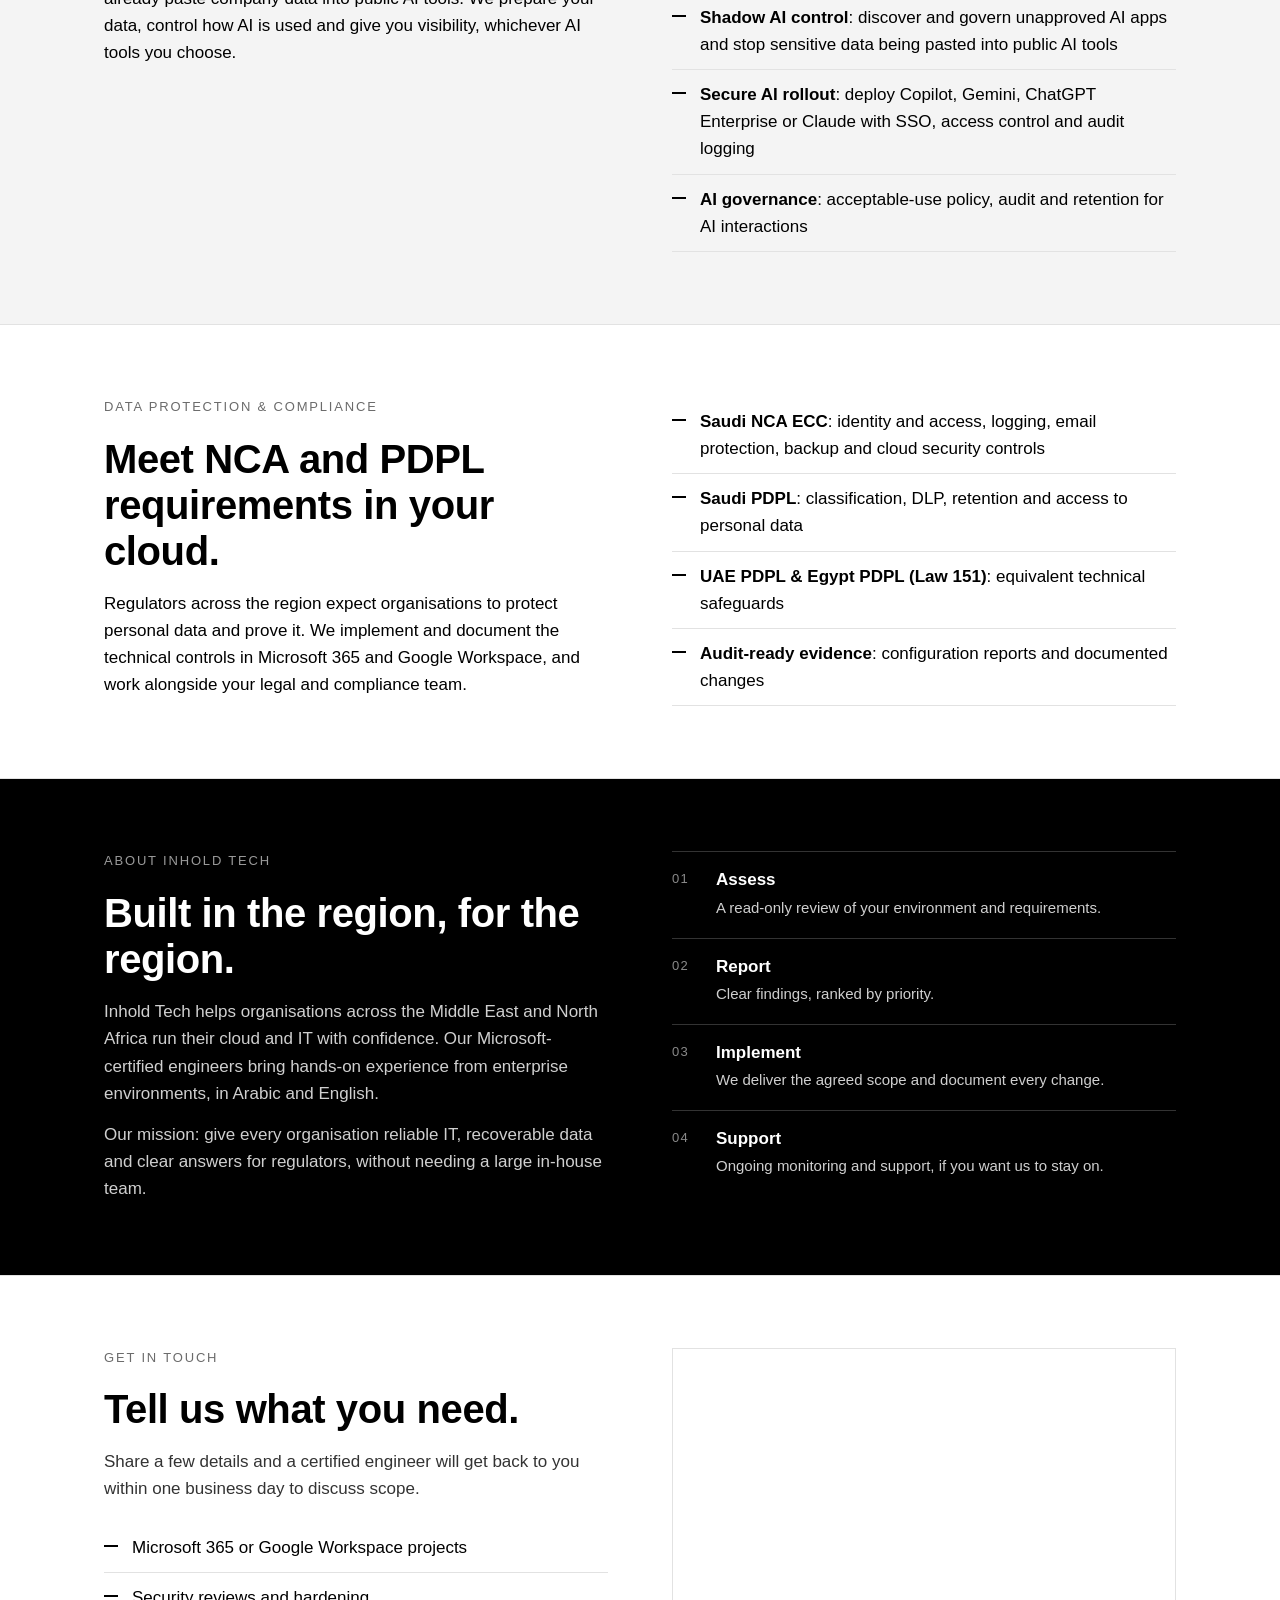
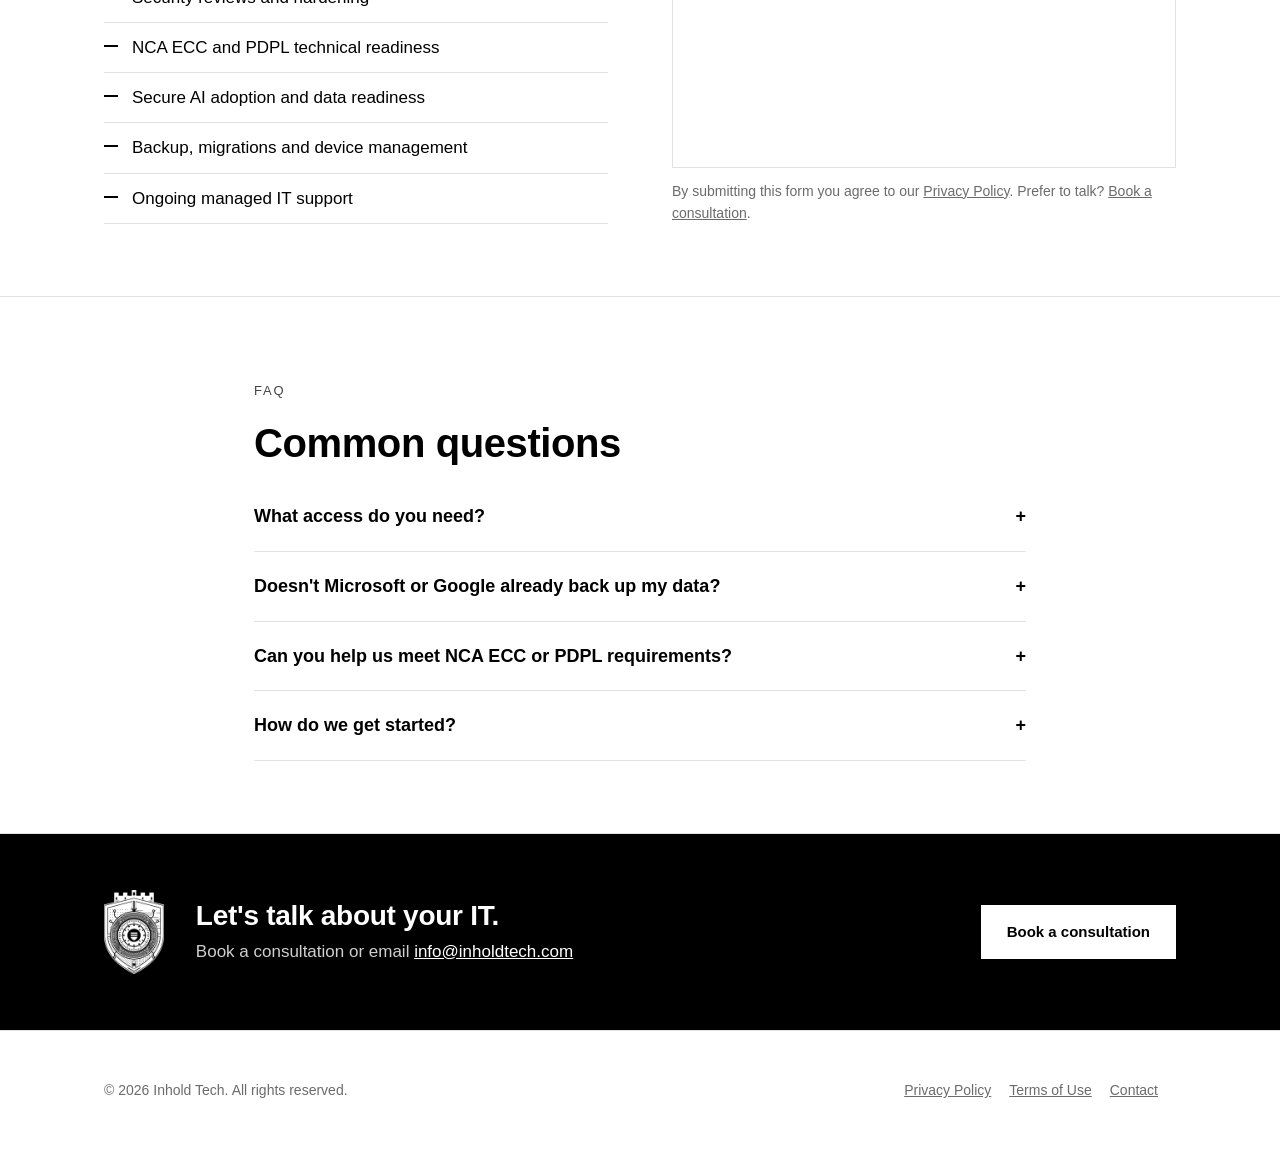
==== commit 881fc056: "Add files via upload" ====
--- a/index.html
+++ b/index.html
@@ -132,27 +132,11 @@
       </ul>
     </div>
     <div>
-      <form id="assessForm" novalidate>
-        <div class="row2">
-          <div><label for="name">Full name</label><input id="name" name="name" required autocomplete="name"></div>
-          <div><label for="email">Work email</label><input id="email" name="email" type="email" required autocomplete="email"></div>
-        </div>
-        <div class="row2">
-          <div><label for="company">Company</label><input id="company" name="company" required autocomplete="organization"></div>
-          <div><label for="country">Country</label>
-            <select id="country" name="country"><option>Saudi Arabia</option><option>United Arab Emirates</option><option>Egypt</option><option>Qatar</option><option>Kuwait</option><option>Bahrain</option><option>Oman</option><option>Jordan</option><option>Other</option></select></div>
-        </div>
-        <div class="row2">
-          <div><label for="need">What do you need?</label>
-            <select id="need" name="need"><option>IT &amp; security assessment</option><option>Microsoft 365 / Google Workspace admin</option><option>Security &amp; identity</option><option>NCA / PDPL compliance</option><option>AI readiness &amp; security</option><option>Backup &amp; recovery</option><option>Migration</option><option>Device management</option><option>Ongoing IT support</option><option>Other</option></select></div>
-          <div><label for="users">Number of users</label>
-            <select id="users" name="users"><option>1–25</option><option>26–100</option><option>101–500</option><option>500+</option></select></div>
-        </div>
-        <div><label for="msg">Anything specific? (optional)</label><textarea id="msg" name="msg" rows="2"></textarea></div>
-        <label class="consent"><input type="checkbox" id="consent" required><span>I agree that Inhold Tech may contact me about my request, as described in the <a href="privacy.html">Privacy Policy</a>.</span></label>
-        <button class="btn" type="submit">Send request</button>
-        <p class="small" id="formNote">Submitting opens your email app with the details filled in. Prefer chat? Use the WhatsApp button.</p>
-      </form>
+      <div class="hs-wrap">
+        <script src="https://js-eu1.hsforms.net/forms/embed/149771959.js" defer></script>
+        <div class="hs-form-frame" data-region="eu1" data-form-id="36c48a53-057d-4d5a-b6fd-26a2a5cd9d84" data-portal-id="149771959"></div>
+      </div>
+      <p class="small" style="margin-top:12px">By submitting this form you agree to our <a href="privacy.html">Privacy Policy</a>. Prefer to talk? <a class="js-book" href="#contact">Book a consultation</a>.</p>
     </div>
   </div>
 </section>
@@ -210,16 +194,6 @@
 });
 document.querySelectorAll('.js-book').forEach(function(a){
   if(CONFIG.booking){a.href=CONFIG.booking;a.target='_blank';a.rel='noopener';}
-});
-document.getElementById('assessForm').addEventListener('submit',function(e){
-  e.preventDefault();
-  var f=this, note=document.getElementById('formNote');
-  if(!f.name.value||!f.email.value||!f.company.value){note.textContent='Please fill in your name, work email and company.';return;}
-  if(!document.getElementById('consent').checked){note.textContent='Please tick the consent box so we can contact you.';return;}
-  var body='Name: '+f.name.value+'\nEmail: '+f.email.value+'\nCompany: '+f.company.value+'\nCountry: '+f.country.value+'\nNeed: '+f.need.value+'\nUsers: '+f.users.value+'\n\n'+f.msg.value;
-  window.location.href='mailto:'+CONFIG.email+'?subject='+encodeURIComponent('Enquiry: '+f.need.value+' – '+f.company.value)+'&body='+encodeURIComponent(body);
-  if(window.fbq){fbq('track','Lead');}
-  note.textContent='Your email app should open now. If it doesn\'t, email us at '+CONFIG.email+'.';
 });
 
 /* Hero video: show only if hero.mp4 loads */
--- a/styles.css
+++ b/styles.css
@@ -125,3 +125,4 @@
 .points b{font-weight:700}
 #heroVideo{filter:grayscale(1) contrast(1.1)}
 #net{transition:opacity .8s}
+.hs-wrap{background:#fff;border:1px solid var(--line);padding:8px 8px 0;min-height:420px}
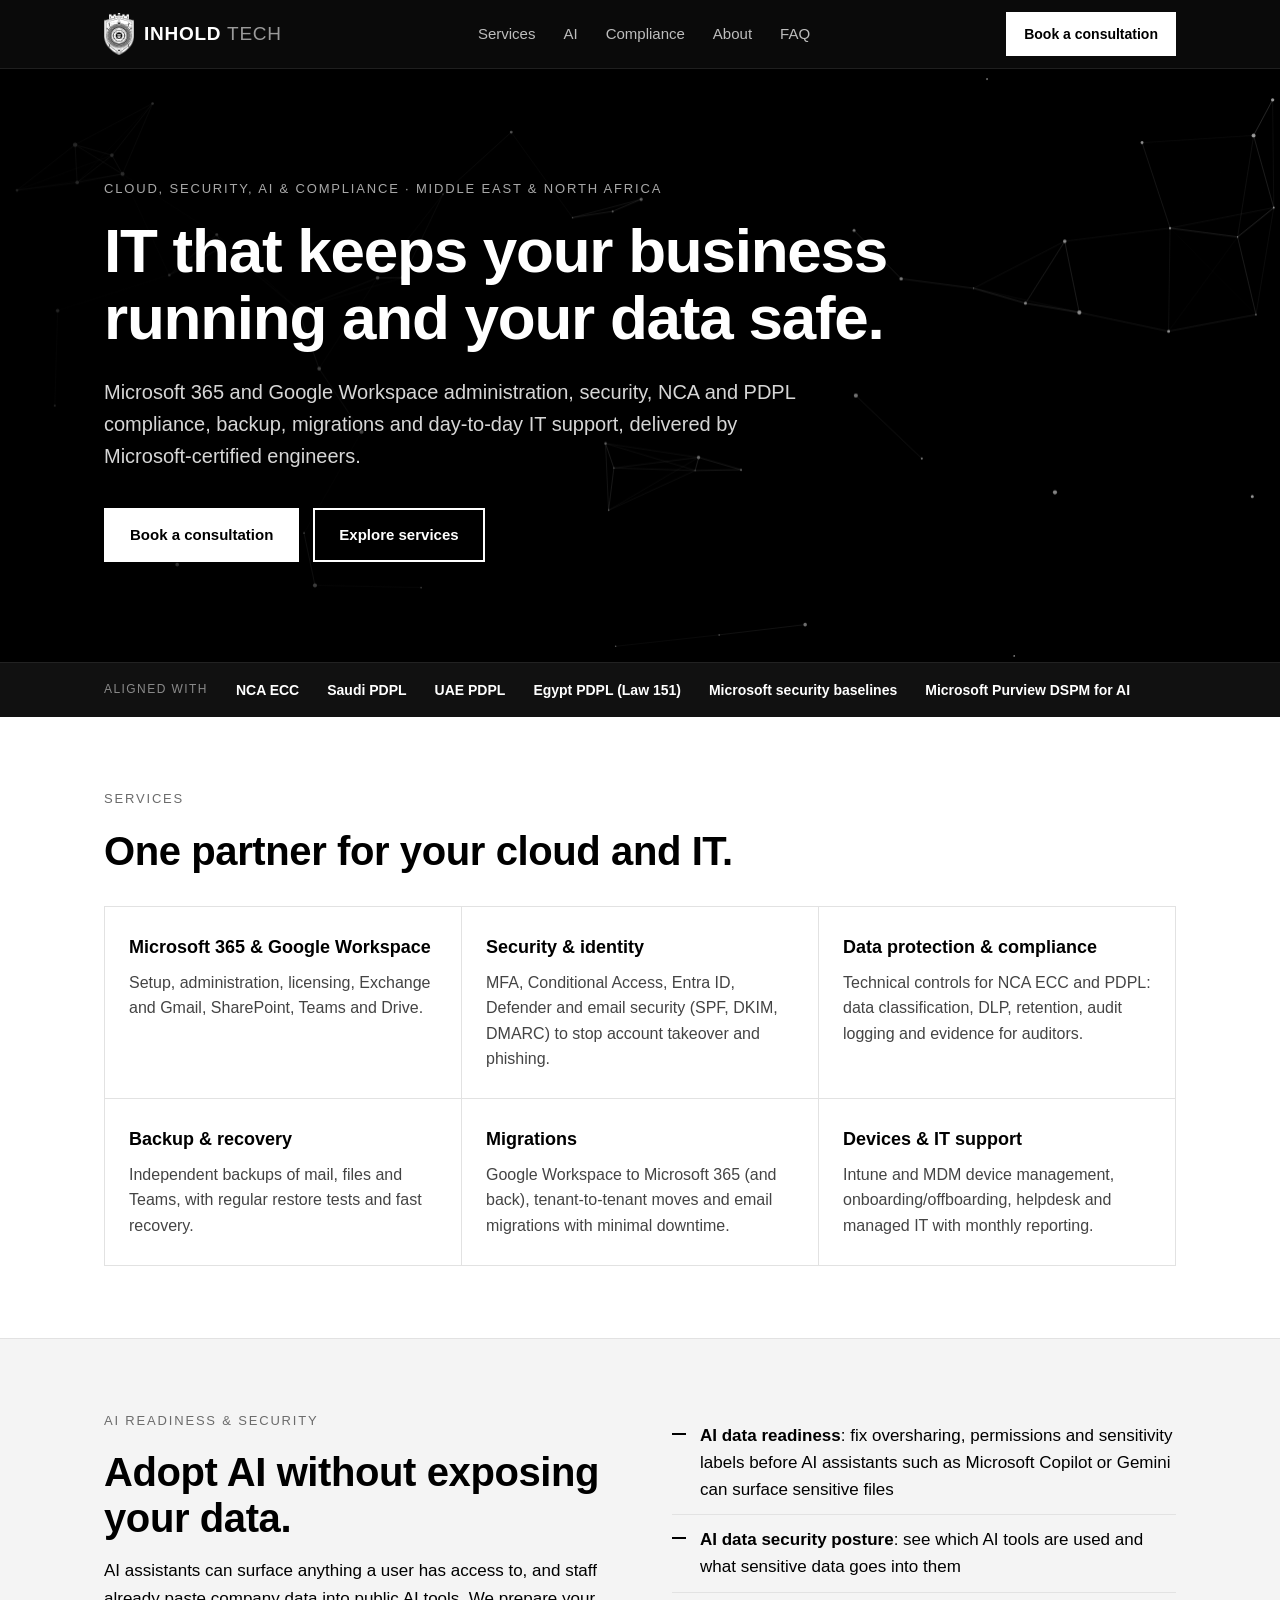
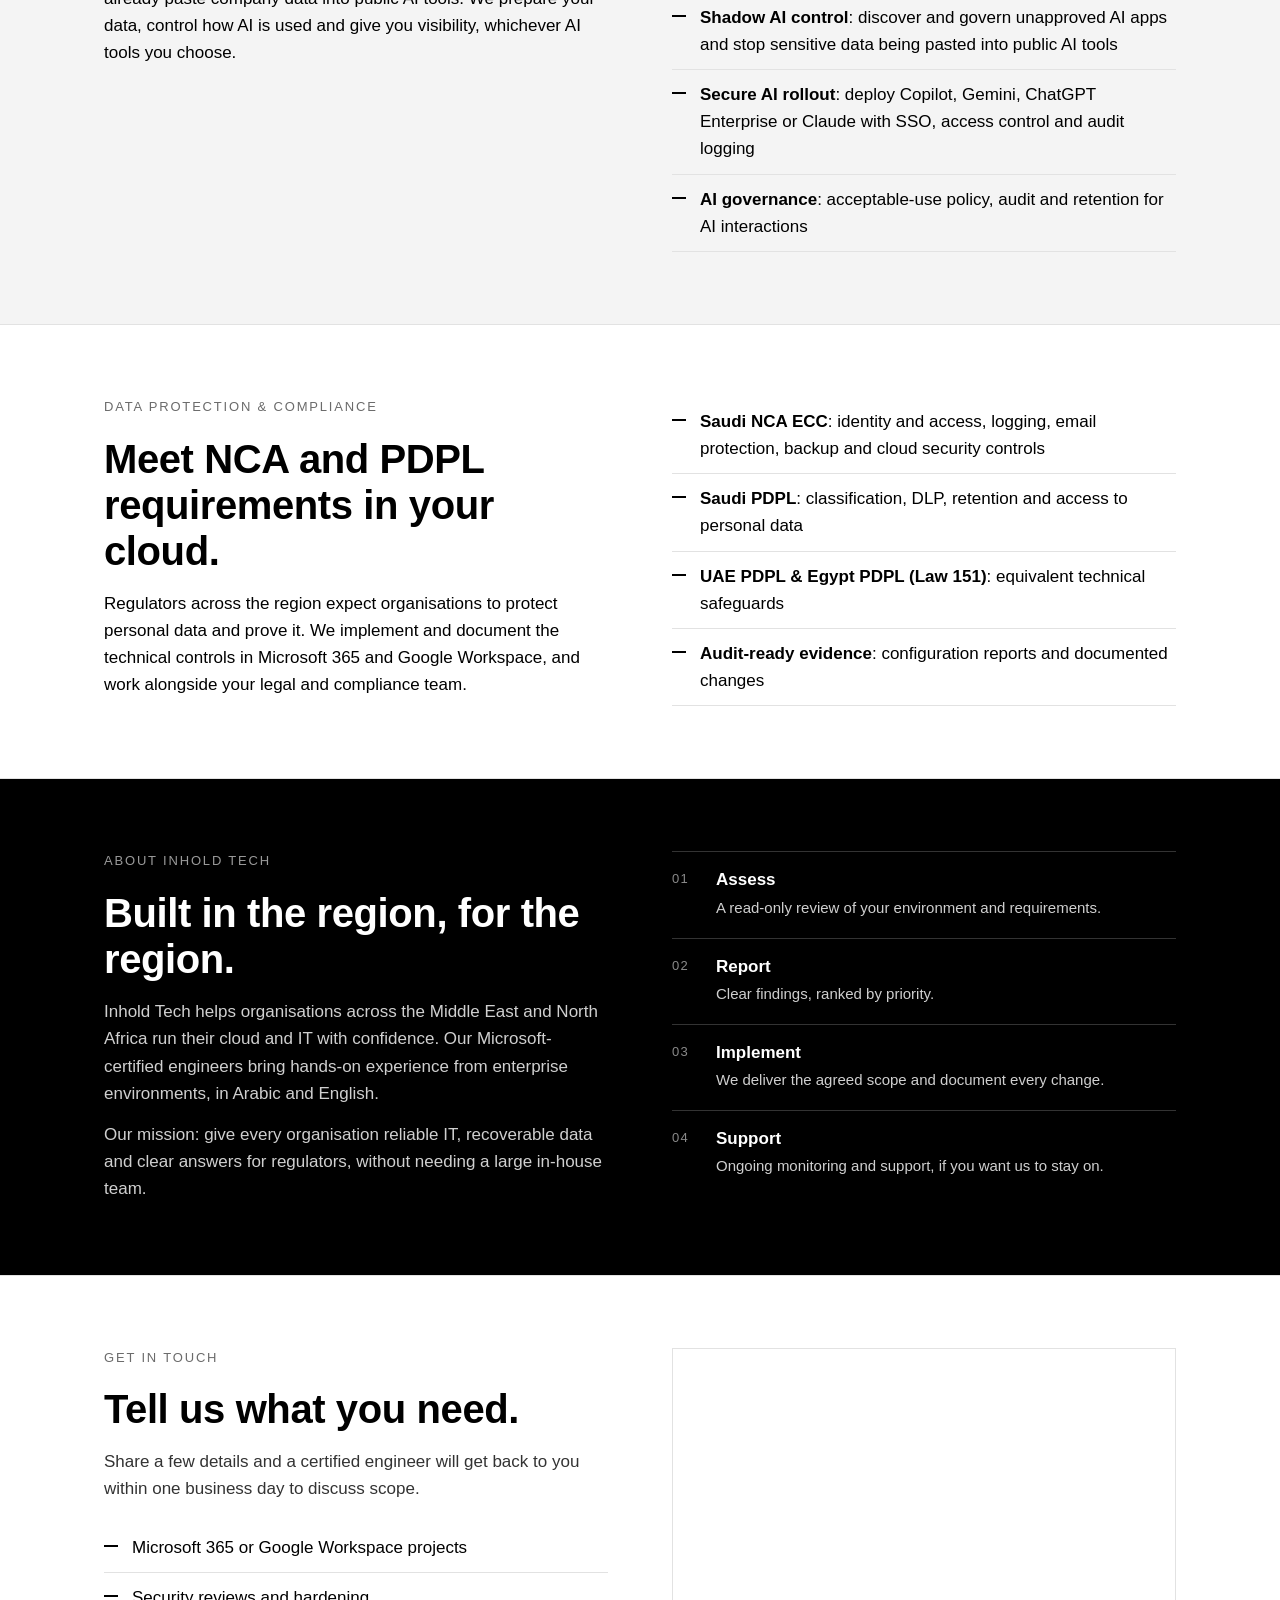
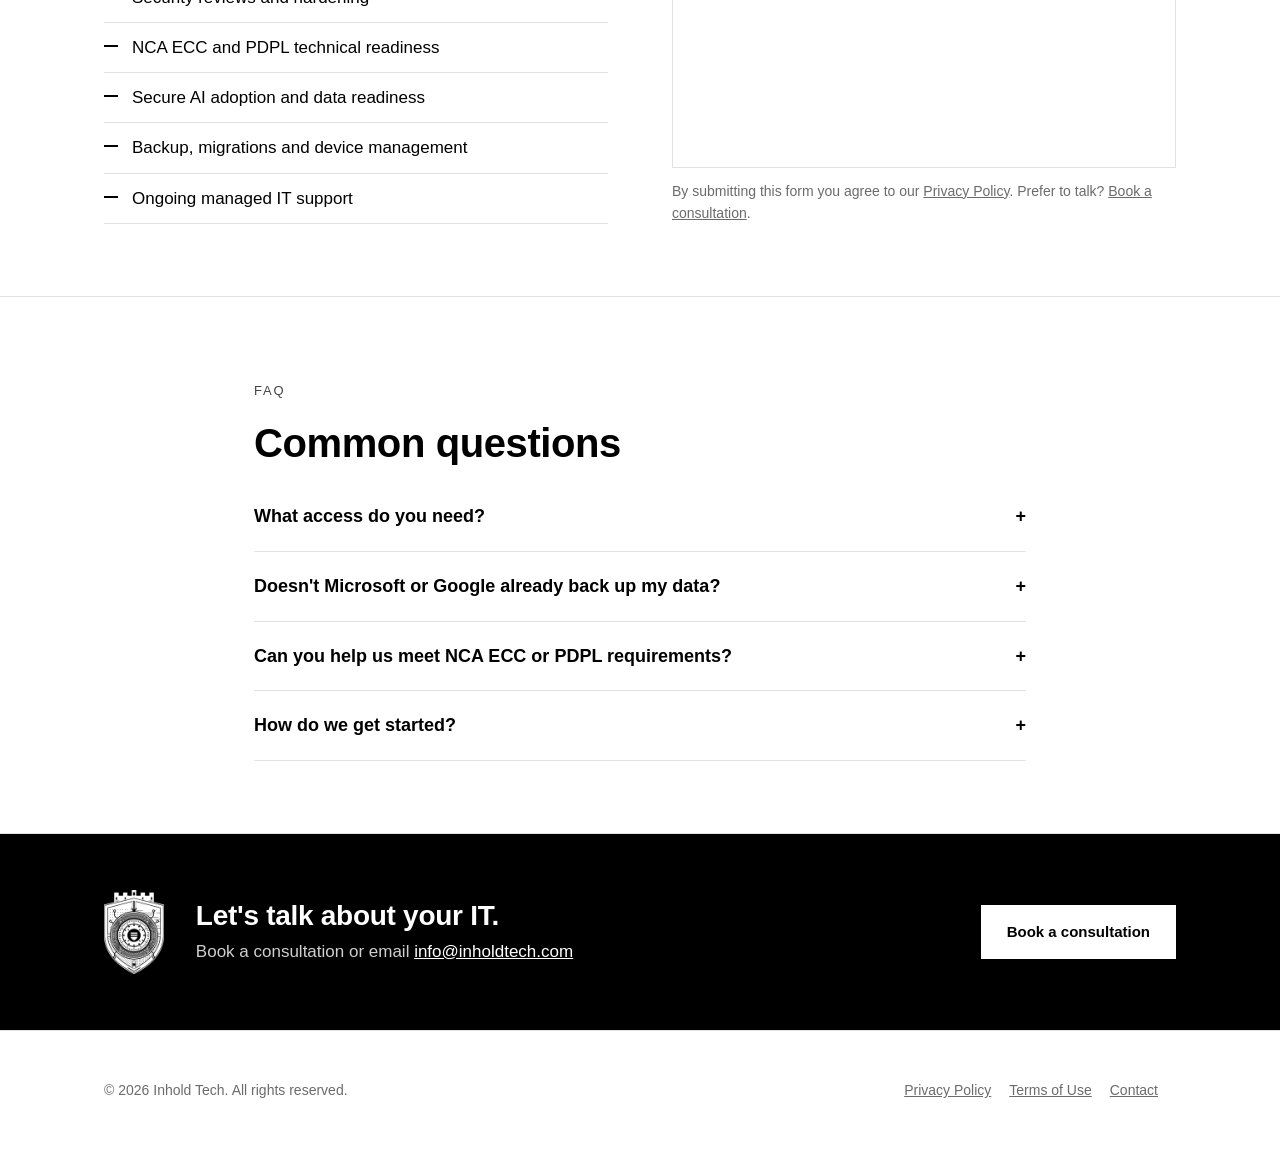
==== commit 062e9d75: "Add files via upload" ====
--- a/index.html
+++ b/index.html
@@ -182,7 +182,7 @@
 var CONFIG = {
   email: "info@inholdtech.com",
   whatsapp: "",          // international format, digits only, e.g. "201001234567"
-  booking: "https://calendar.app.google/wFQ3F1SnqcEK2nsb9"   // Google Calendar booking page
+  booking: "https://meetings-eu1.hubspot.com/inhold"   // HubSpot Meetings page (creates contacts)
 };
 /* =================================== */
 document.getElementById('yr').textContent = new Date().getFullYear();
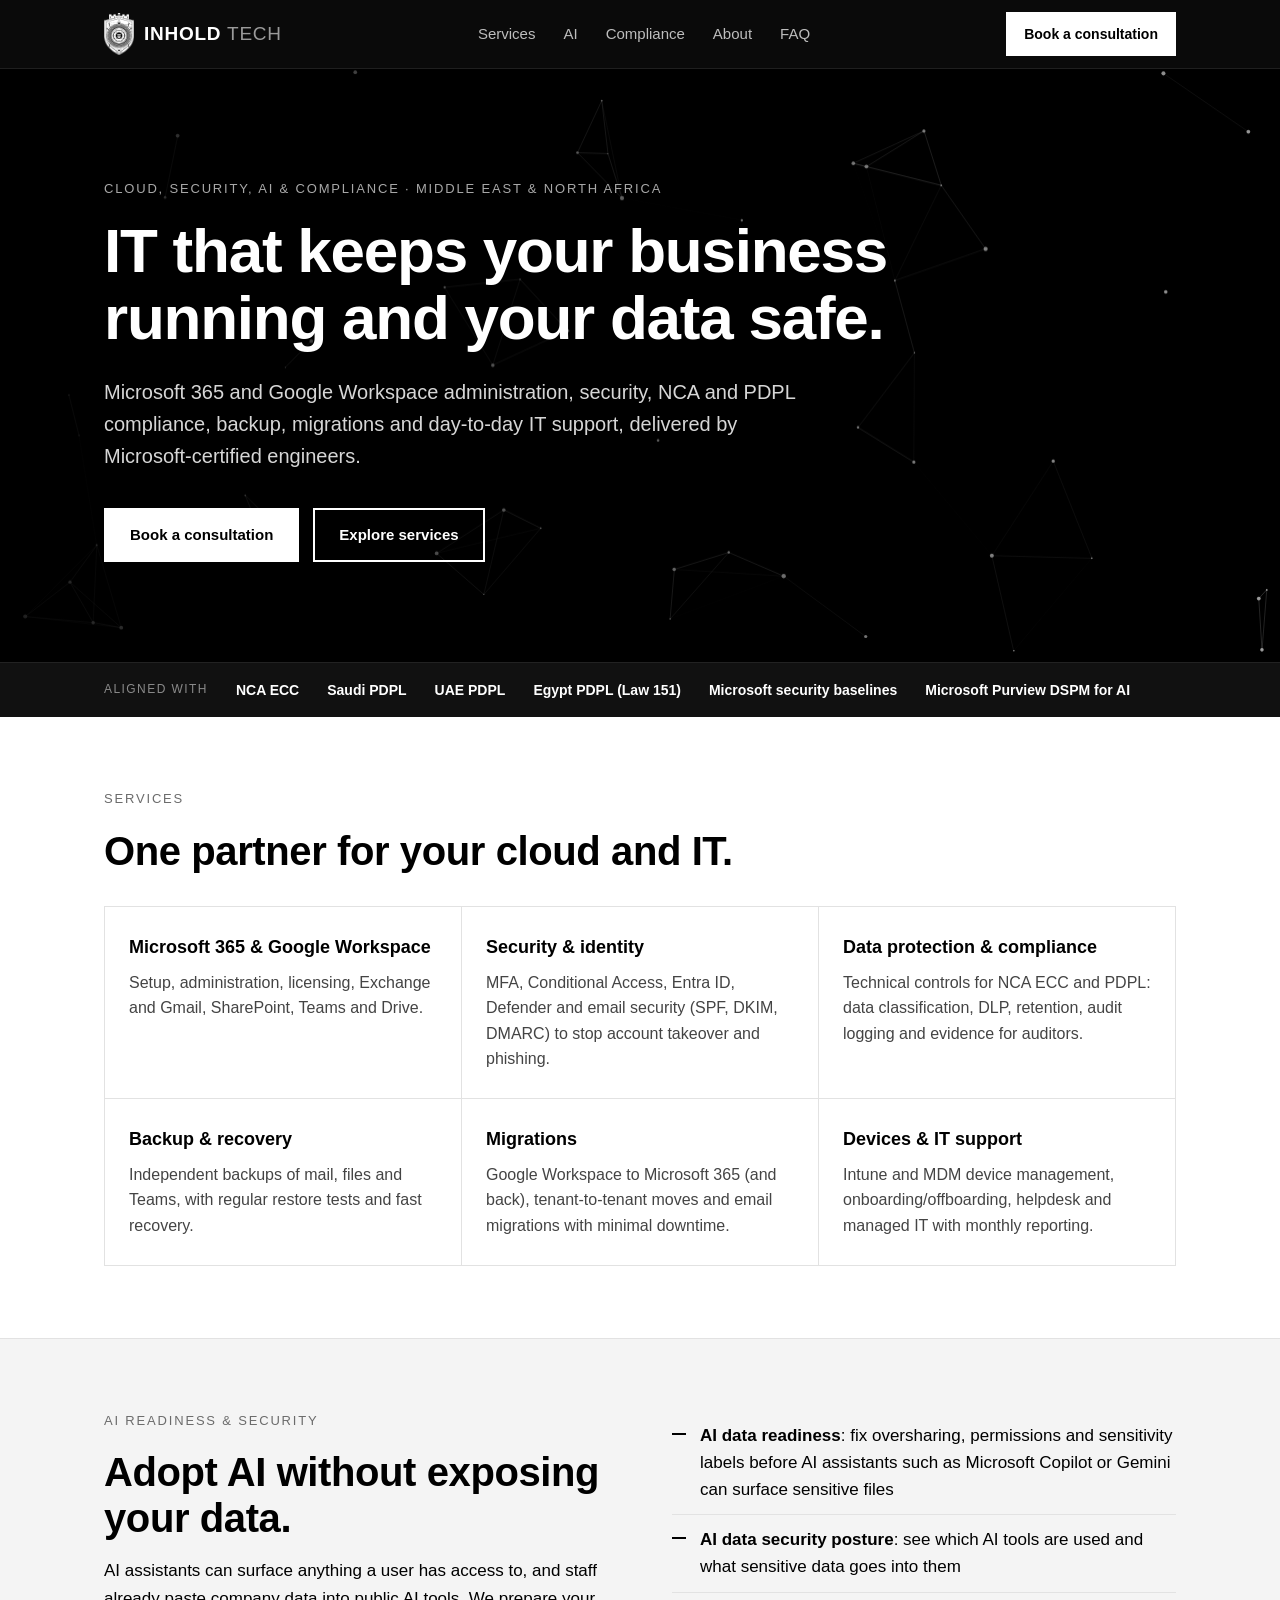
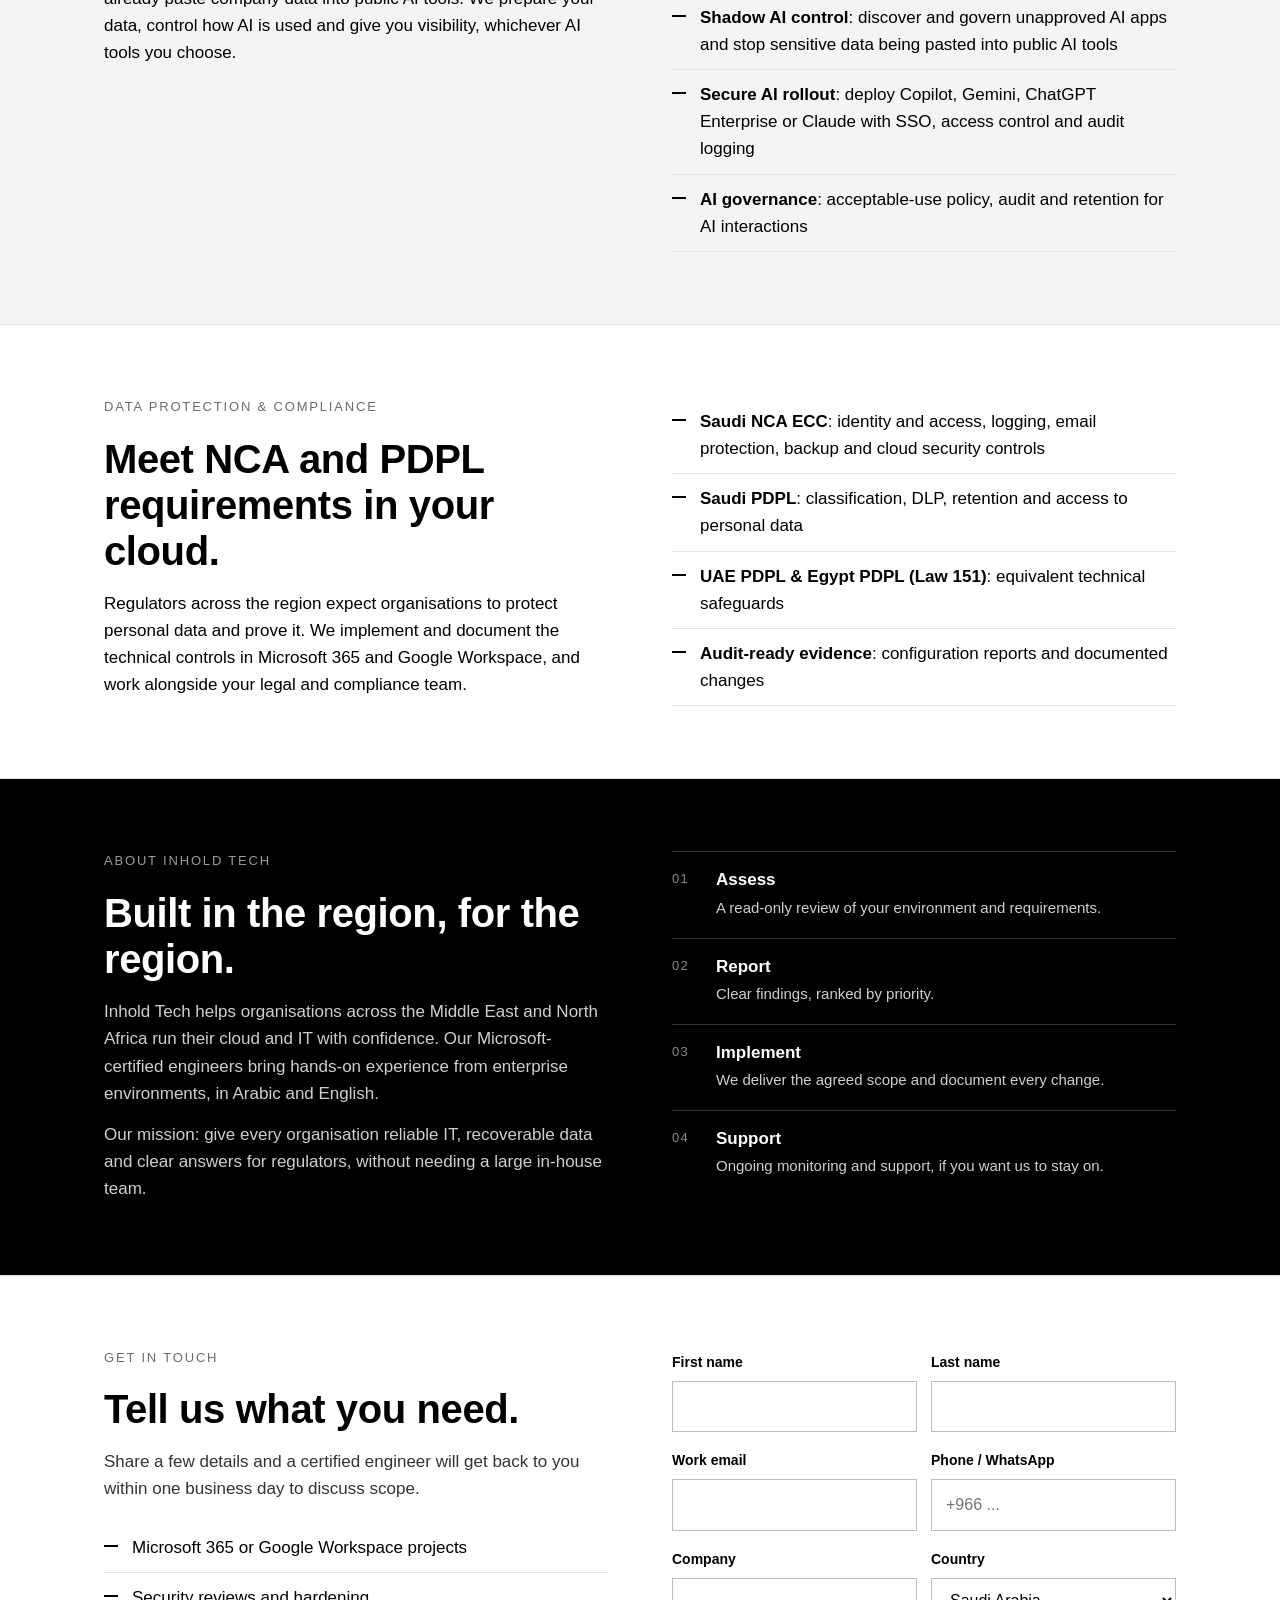
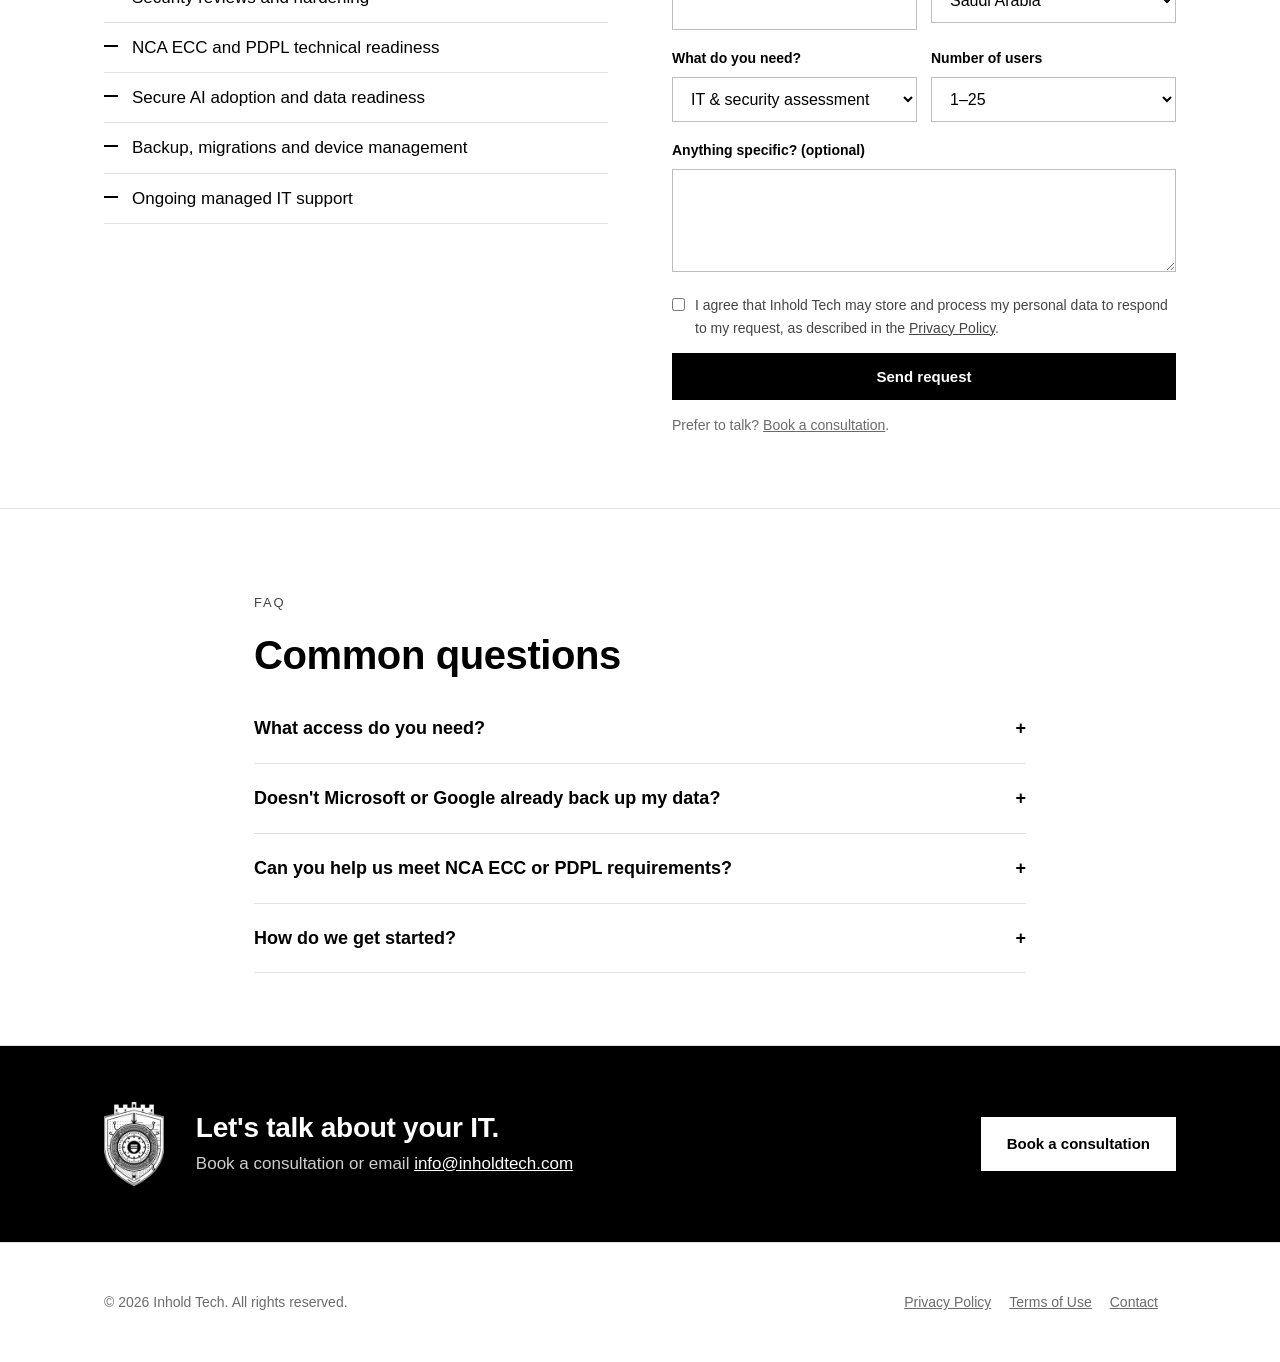
==== commit 1e2d21a9: "Add files via upload" ====
--- a/index.html
+++ b/index.html
@@ -132,11 +132,32 @@
       </ul>
     </div>
     <div>
-      <div class="hs-wrap">
-        <script src="https://js-eu1.hsforms.net/forms/embed/149771959.js" defer></script>
-        <div class="hs-form-frame" data-region="eu1" data-form-id="36c48a53-057d-4d5a-b6fd-26a2a5cd9d84" data-portal-id="149771959"></div>
-      </div>
-      <p class="small" style="margin-top:12px">By submitting this form you agree to our <a href="privacy.html">Privacy Policy</a>. Prefer to talk? <a class="js-book" href="#contact">Book a consultation</a>.</p>
+      <form id="leadForm" novalidate>
+        <div class="row2">
+          <div><label for="fn">First name</label><input id="fn" name="firstname" required autocomplete="given-name"></div>
+          <div><label for="ln">Last name</label><input id="ln" name="lastname" required autocomplete="family-name"></div>
+        </div>
+        <div class="row2">
+          <div><label for="em">Work email</label><input id="em" name="email" type="email" required autocomplete="email"></div>
+          <div><label for="ph">Phone / WhatsApp</label><input id="ph" name="phone" type="tel" autocomplete="tel" placeholder="+966 ..."></div>
+        </div>
+        <div class="row2">
+          <div><label for="co">Company</label><input id="co" name="company" required autocomplete="organization"></div>
+          <div><label for="ct">Country</label>
+            <select id="ct" name="country"><option>Saudi Arabia</option><option>United Arab Emirates</option><option>Egypt</option><option>Qatar</option><option>Kuwait</option><option>Bahrain</option><option>Oman</option><option>Jordan</option><option>Other</option></select></div>
+        </div>
+        <div class="row2">
+          <div><label for="nd">What do you need?</label>
+            <select id="nd" name="need"><option>IT &amp; security assessment</option><option>Microsoft 365 / Google Workspace admin</option><option>Security &amp; identity</option><option>NCA / PDPL compliance</option><option>AI readiness &amp; security</option><option>Backup &amp; recovery</option><option>Migration</option><option>Device management</option><option>Ongoing IT support</option><option>Other</option></select></div>
+          <div><label for="us">Number of users</label>
+            <select id="us" name="users"><option>1–25</option><option>26–100</option><option>101–500</option><option>500+</option></select></div>
+        </div>
+        <div><label for="msg">Anything specific? (optional)</label><textarea id="msg" name="message" rows="3"></textarea></div>
+        <label class="consent"><input type="checkbox" id="consent" required><span>I agree that Inhold Tech may store and process my personal data to respond to my request, as described in the <a href="privacy.html">Privacy Policy</a>.</span></label>
+        <input type="text" name="website" id="hp" tabindex="-1" autocomplete="off" style="position:absolute;left:-9999px" aria-hidden="true">
+        <button class="btn" type="submit" id="leadBtn">Send request</button>
+        <p class="small" id="formNote" role="status">Prefer to talk? <a class="js-book" href="#contact">Book a consultation</a>.</p>
+      </form>
     </div>
   </div>
 </section>
@@ -195,6 +216,36 @@
 document.querySelectorAll('.js-book').forEach(function(a){
   if(CONFIG.booking){a.href=CONFIG.booking;a.target='_blank';a.rel='noopener';}
 });
+
+
+/* Lead form -> HubSpot (form 36c48a53..., EU data centre) */
+(function(){
+  var f=document.getElementById('leadForm'); if(!f) return;
+  var note=document.getElementById('formNote'), btn=document.getElementById('leadBtn');
+  var URL='https://api-eu1.hsforms.com/submissions/v3/integration/submit/149771959/36c48a53-057d-4d5a-b6fd-26a2a5cd9d84';
+  function cookie(n){var m=document.cookie.match('(^|;)\\s*'+n+'=([^;]+)');return m?m[2]:undefined;}
+  f.addEventListener('submit',function(e){
+    e.preventDefault();
+    if(f.website.value) return; /* spam trap */
+    if(!f.firstname.value.trim()||!f.lastname.value.trim()||!f.company.value.trim()||!/^[^@\s]+@[^@\s]+\.[^@\s]+$/.test(f.email.value)){note.textContent='Please fill in your name, a valid work email and your company.';return;}
+    if(!document.getElementById('consent').checked){note.textContent='Please tick the consent box so we can contact you.';return;}
+    var details='Need: '+f.need.value+'\nUsers: '+f.users.value+'\nCountry: '+f.country.value+(f.message.value.trim()?'\n\n'+f.message.value.trim():'');
+    var ctx={pageUri:location.href,pageName:document.title}; var hutk=cookie('hubspotutk'); if(hutk) ctx.hutk=hutk;
+    var body={fields:[
+      {name:'firstname',value:f.firstname.value.trim()},{name:'lastname',value:f.lastname.value.trim()},
+      {name:'email',value:f.email.value.trim()},{name:'phone',value:f.phone.value.trim()},
+      {name:'company',value:f.company.value.trim()},{name:'message',value:details}],
+      context:ctx,
+      legalConsentOptions:{consent:{consentToProcess:true,text:'I agree that Inhold Tech may store and process my personal data to respond to my request, as described in the Privacy Policy.'}}};
+    btn.disabled=true; btn.textContent='Sending...';
+    fetch(URL,{method:'POST',headers:{'Content-Type':'application/json'},body:JSON.stringify(body)})
+      .then(function(r){ if(!r.ok) throw new Error(r.status); 
+        f.innerHTML='<h3>Thank you, we have your request.</h3><p class="small" style="margin-top:8px">An engineer will contact you within one business day. Want to pick a time now? <a href="'+CONFIG.booking+'" target="_blank" rel="noopener">Book a consultation</a>.</p>';
+        if(window.fbq){fbq('track','Lead');} })
+      .catch(function(){ btn.disabled=false; btn.textContent='Send request';
+        note.innerHTML='Sorry, something went wrong. Please email us at <a href="mailto:'+CONFIG.email+'">'+CONFIG.email+'</a>.'; });
+  });
+})();
 
 /* Hero video: show only if hero.mp4 loads */
 (function(){var v=document.getElementById('heroVideo'); if(!v) return;
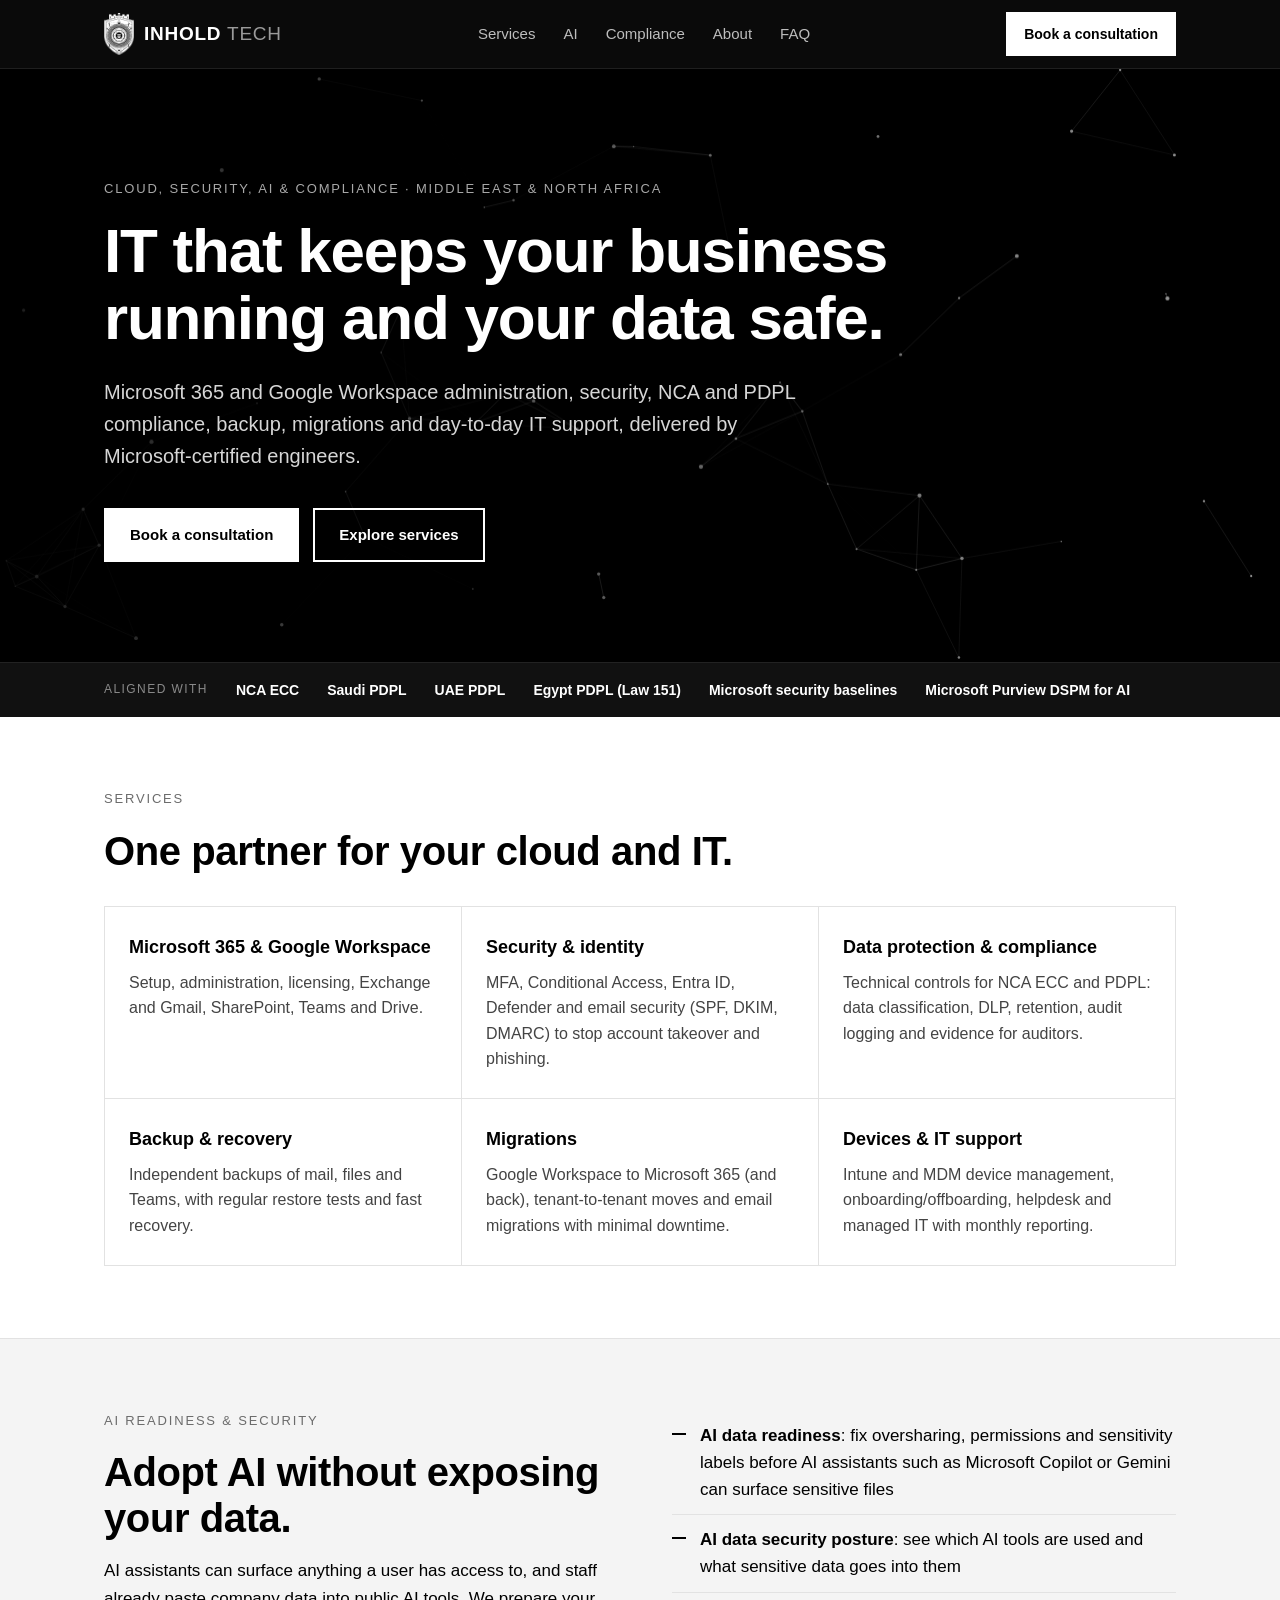
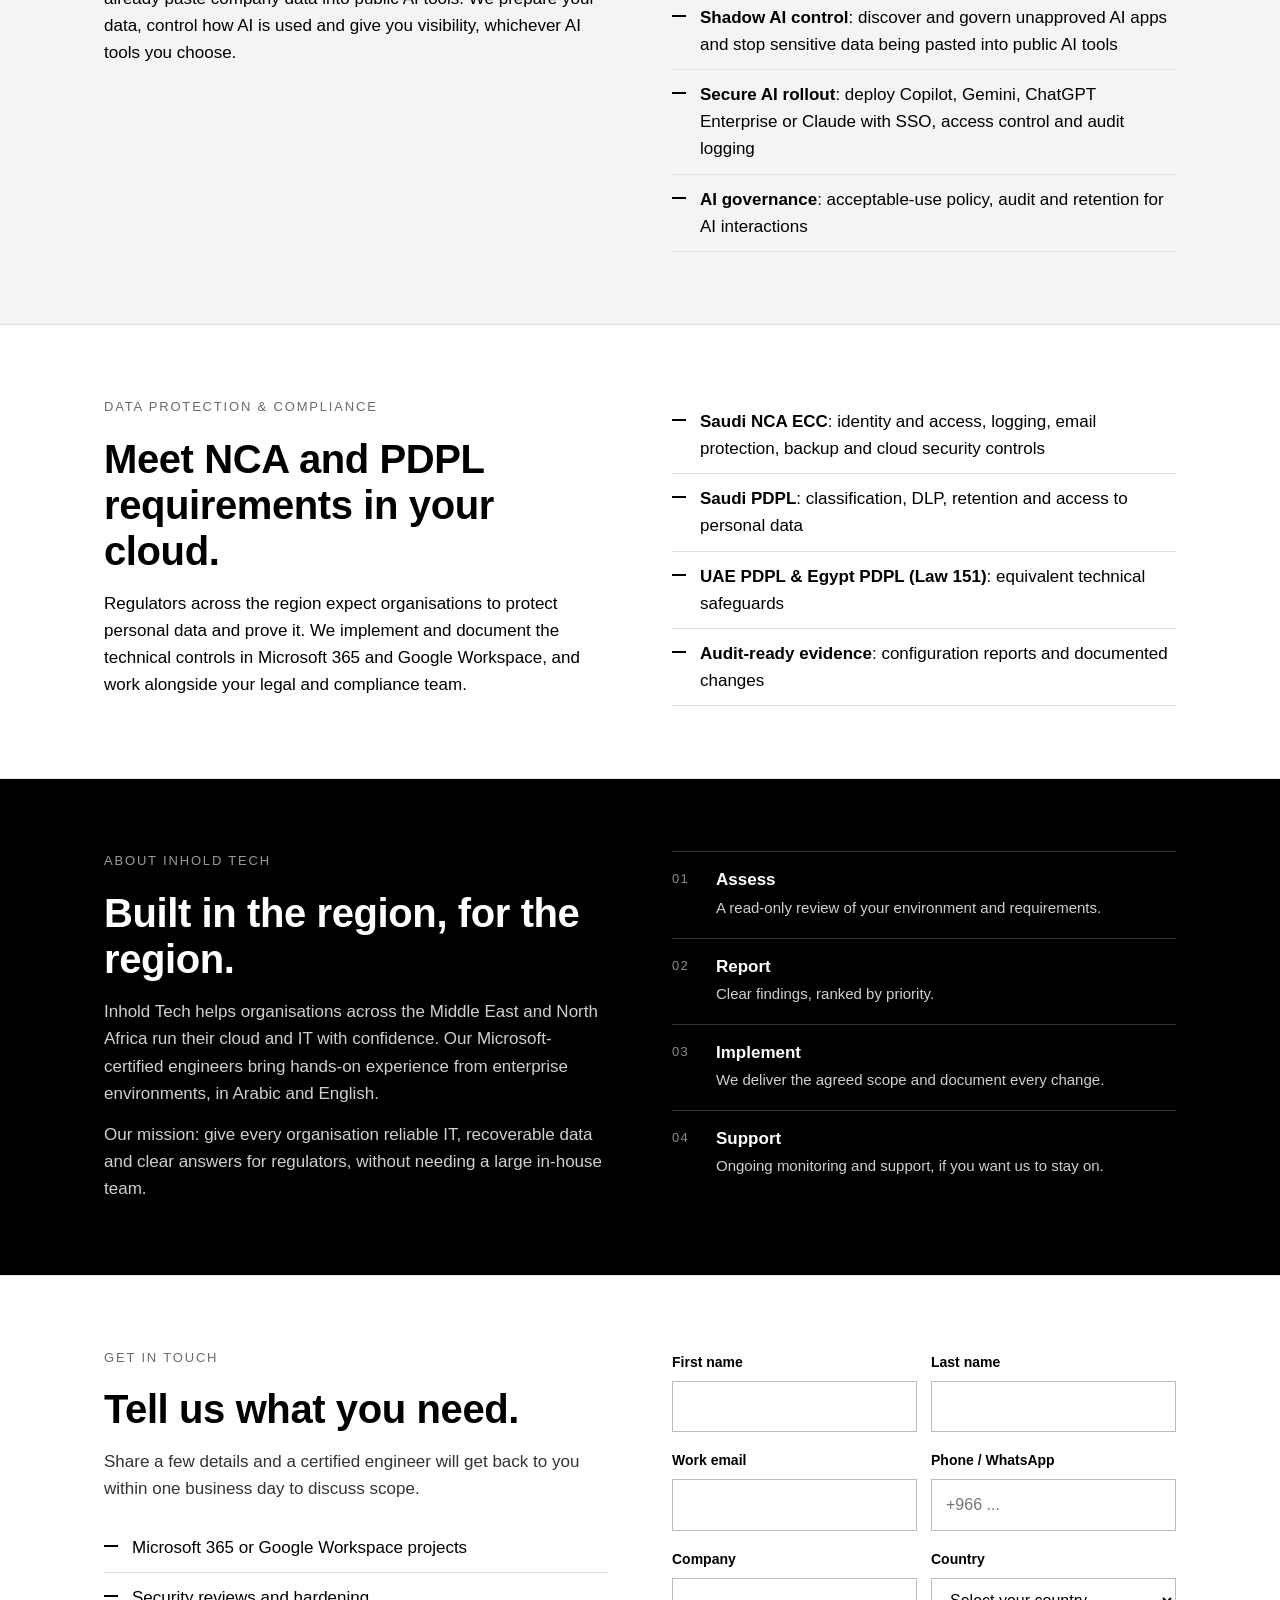
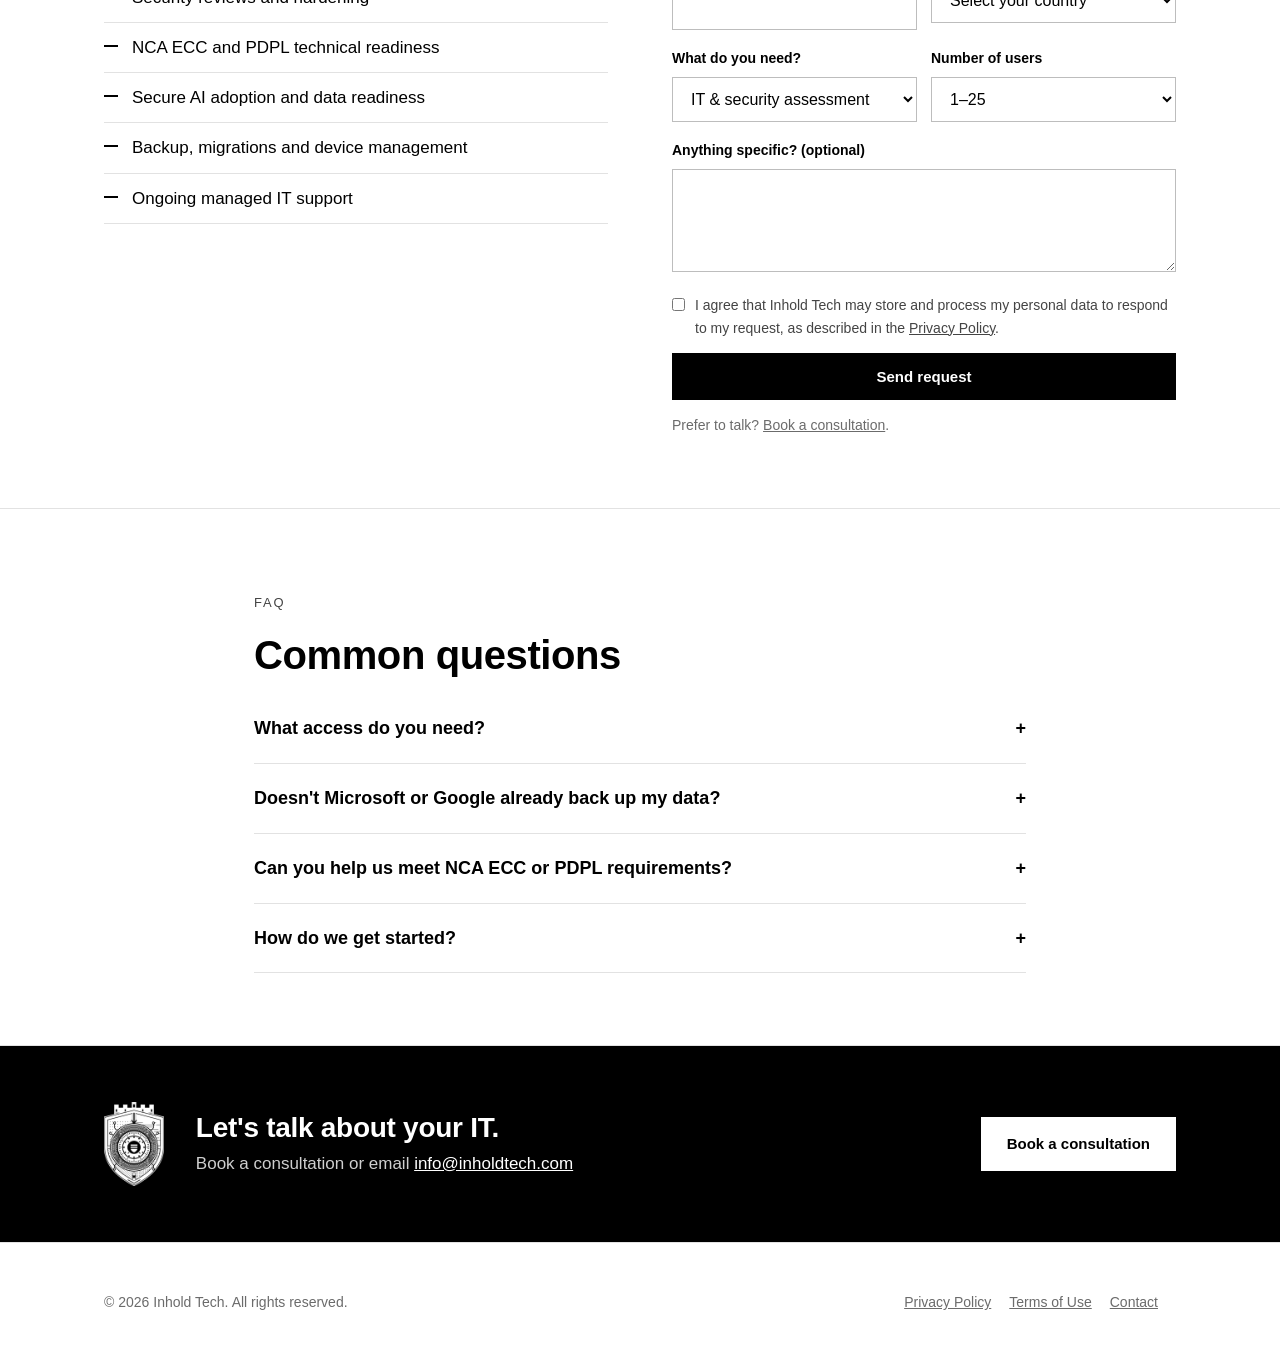
==== commit c976835f: "Add files via upload" ====
--- a/index.html
+++ b/index.html
@@ -144,7 +144,7 @@
         <div class="row2">
           <div><label for="co">Company</label><input id="co" name="company" required autocomplete="organization"></div>
           <div><label for="ct">Country</label>
-            <select id="ct" name="country"><option>Saudi Arabia</option><option>United Arab Emirates</option><option>Egypt</option><option>Qatar</option><option>Kuwait</option><option>Bahrain</option><option>Oman</option><option>Jordan</option><option>Other</option></select></div>
+            <select id="ct" name="country"><option value="" selected disabled>Select your country</option><option>Afghanistan</option><option>Åland Islands</option><option>Albania</option><option>Algeria</option><option>American Samoa</option><option>Andorra</option><option>Angola</option><option>Anguilla</option><option>Antarctica</option><option>Antigua and Barbuda</option><option>Argentina</option><option>Armenia</option><option>Aruba</option><option>Australia</option><option>Austria</option><option>Azerbaijan</option><option>Bahamas</option><option>Bahrain</option><option>Bangladesh</option><option>Barbados</option><option>Belarus</option><option>Belgium</option><option>Belize</option><option>Benin</option><option>Bermuda</option><option>Bhutan</option><option>Bolivia</option><option>Bonaire, Sint Eustatius and Saba</option><option>Bosnia and Herzegovina</option><option>Botswana</option><option>Bouvet Island</option><option>Brazil</option><option>British Indian Ocean Territory</option><option>Brunei</option><option>Bulgaria</option><option>Burkina Faso</option><option>Burundi</option><option>Cabo Verde</option><option>Cambodia</option><option>Cameroon</option><option>Canada</option><option>Cayman Islands</option><option>Central African Republic</option><option>Chad</option><option>Chile</option><option>China</option><option>Christmas Island</option><option>Cocos (Keeling) Islands</option><option>Colombia</option><option>Comoros</option><option>Congo (DRC)</option><option>Congo (Republic)</option><option>Cook Islands</option><option>Costa Rica</option><option>Croatia</option><option>Cuba</option><option>Curaçao</option><option>Cyprus</option><option>Czechia</option><option>Côte d&#x27;Ivoire</option><option>Denmark</option><option>Djibouti</option><option>Dominica</option><option>Dominican Republic</option><option>Ecuador</option><option>Egypt</option><option>El Salvador</option><option>Equatorial Guinea</option><option>Eritrea</option><option>Estonia</option><option>Eswatini</option><option>Ethiopia</option><option>Falkland Islands (Malvinas)</option><option>Faroe Islands</option><option>Fiji</option><option>Finland</option><option>France</option><option>French Guiana</option><option>French Polynesia</option><option>French Southern Territories</option><option>Gabon</option><option>Gambia</option><option>Georgia</option><option>Germany</option><option>Ghana</option><option>Gibraltar</option><option>Greece</option><option>Greenland</option><option>Grenada</option><option>Guadeloupe</option><option>Guam</option><option>Guatemala</option><option>Guernsey</option><option>Guinea</option><option>Guinea-Bissau</option><option>Guyana</option><option>Haiti</option><option>Heard Island and McDonald Islands</option><option>Honduras</option><option>Hong Kong</option><option>Hungary</option><option>Iceland</option><option>India</option><option>Indonesia</option><option>Iran</option><option>Iraq</option><option>Ireland</option><option>Isle of Man</option><option>Israel</option><option>Italy</option><option>Jamaica</option><option>Japan</option><option>Jersey</option><option>Jordan</option><option>Kazakhstan</option><option>Kenya</option><option>Kiribati</option><option>Kuwait</option><option>Kyrgyzstan</option><option>Laos</option><option>Latvia</option><option>Lebanon</option><option>Lesotho</option><option>Liberia</option><option>Libya</option><option>Liechtenstein</option><option>Lithuania</option><option>Luxembourg</option><option>Macao</option><option>Madagascar</option><option>Malawi</option><option>Malaysia</option><option>Maldives</option><option>Mali</option><option>Malta</option><option>Marshall Islands</option><option>Martinique</option><option>Mauritania</option><option>Mauritius</option><option>Mayotte</option><option>Mexico</option><option>Micronesia</option><option>Moldova</option><option>Monaco</option><option>Mongolia</option><option>Montenegro</option><option>Montserrat</option><option>Morocco</option><option>Mozambique</option><option>Myanmar</option><option>Namibia</option><option>Nauru</option><option>Nepal</option><option>Netherlands</option><option>New Caledonia</option><option>New Zealand</option><option>Nicaragua</option><option>Niger</option><option>Nigeria</option><option>Niue</option><option>Norfolk Island</option><option>North Korea</option><option>North Macedonia</option><option>Northern Mariana Islands</option><option>Norway</option><option>Oman</option><option>Pakistan</option><option>Palau</option><option>Palestine</option><option>Panama</option><option>Papua New Guinea</option><option>Paraguay</option><option>Peru</option><option>Philippines</option><option>Pitcairn</option><option>Poland</option><option>Portugal</option><option>Puerto Rico</option><option>Qatar</option><option>Romania</option><option>Russia</option><option>Rwanda</option><option>Réunion</option><option>Saint Barthélemy</option><option>Saint Helena, Ascension and Tristan da Cunha</option><option>Saint Kitts and Nevis</option><option>Saint Lucia</option><option>Saint Martin (French part)</option><option>Saint Pierre and Miquelon</option><option>Saint Vincent and the Grenadines</option><option>Samoa</option><option>San Marino</option><option>Sao Tome and Principe</option><option>Saudi Arabia</option><option>Senegal</option><option>Serbia</option><option>Seychelles</option><option>Sierra Leone</option><option>Singapore</option><option>Sint Maarten (Dutch part)</option><option>Slovakia</option><option>Slovenia</option><option>Solomon Islands</option><option>Somalia</option><option>South Africa</option><option>South Georgia and the South Sandwich Islands</option><option>South Korea</option><option>South Sudan</option><option>Spain</option><option>Sri Lanka</option><option>Sudan</option><option>Suriname</option><option>Svalbard and Jan Mayen</option><option>Sweden</option><option>Switzerland</option><option>Syria</option><option>Taiwan</option><option>Tajikistan</option><option>Tanzania</option><option>Thailand</option><option>Timor-Leste</option><option>Togo</option><option>Tokelau</option><option>Tonga</option><option>Trinidad and Tobago</option><option>Tunisia</option><option>Turkmenistan</option><option>Turks and Caicos Islands</option><option>Tuvalu</option><option>Türkiye</option><option>Uganda</option><option>Ukraine</option><option>United Arab Emirates</option><option>United Kingdom</option><option>United States</option><option>United States Minor Outlying Islands</option><option>Uruguay</option><option>Uzbekistan</option><option>Vanuatu</option><option>Vatican City</option><option>Venezuela</option><option>Vietnam</option><option>Virgin Islands, British</option><option>Virgin Islands, U.S.</option><option>Wallis and Futuna</option><option>Western Sahara</option><option>Yemen</option><option>Zambia</option><option>Zimbabwe</option></select></div>
         </div>
         <div class="row2">
           <div><label for="nd">What do you need?</label>
@@ -229,7 +229,7 @@
     if(f.website.value) return; /* spam trap */
     if(!f.firstname.value.trim()||!f.lastname.value.trim()||!f.company.value.trim()||!/^[^@\s]+@[^@\s]+\.[^@\s]+$/.test(f.email.value)){note.textContent='Please fill in your name, a valid work email and your company.';return;}
     if(!document.getElementById('consent').checked){note.textContent='Please tick the consent box so we can contact you.';return;}
-    var details='Need: '+f.need.value+'\nUsers: '+f.users.value+'\nCountry: '+f.country.value+(f.message.value.trim()?'\n\n'+f.message.value.trim():'');
+    var details='Need: '+f.need.value+'\nUsers: '+f.users.value+'\nCountry: '+(f.country.value||'Not specified')+(f.message.value.trim()?'\n\n'+f.message.value.trim():'');
     var ctx={pageUri:location.href,pageName:document.title}; var hutk=cookie('hubspotutk'); if(hutk) ctx.hutk=hutk;
     var body={fields:[
       {name:'firstname',value:f.firstname.value.trim()},{name:'lastname',value:f.lastname.value.trim()},
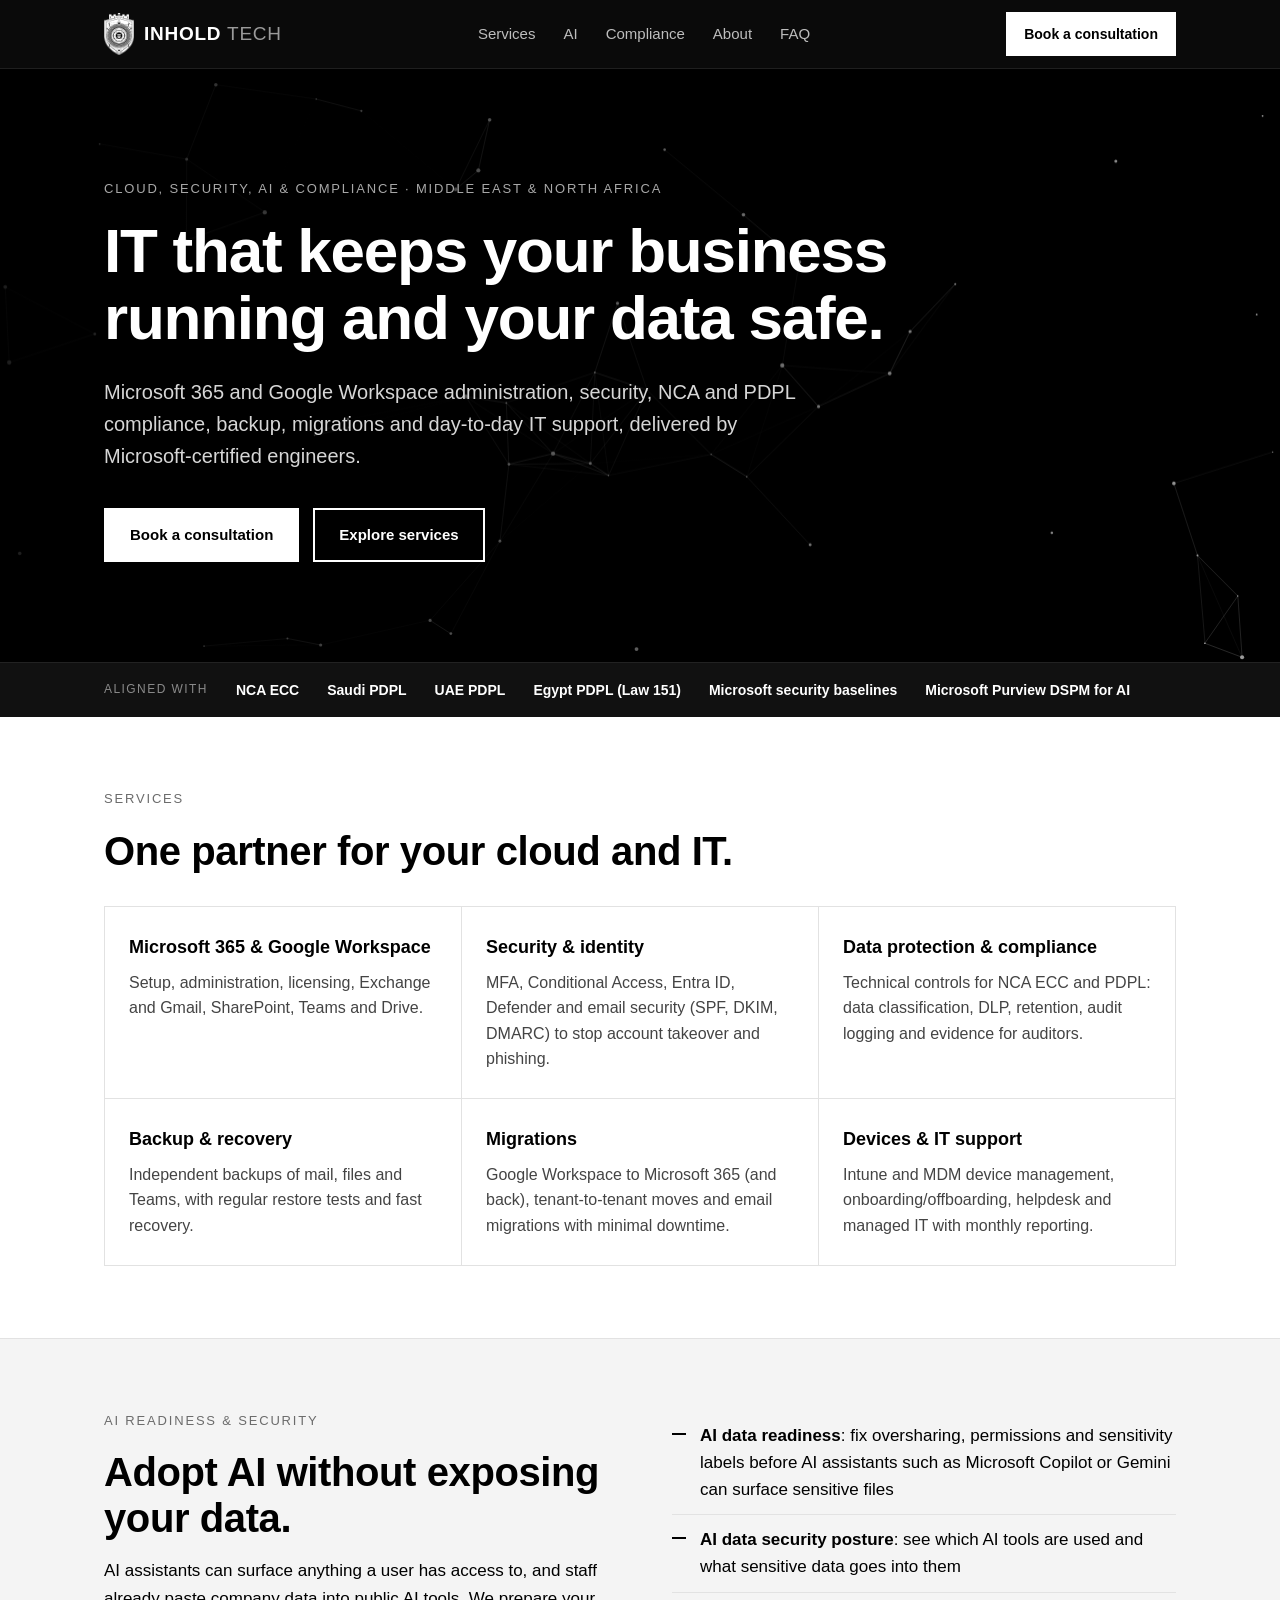
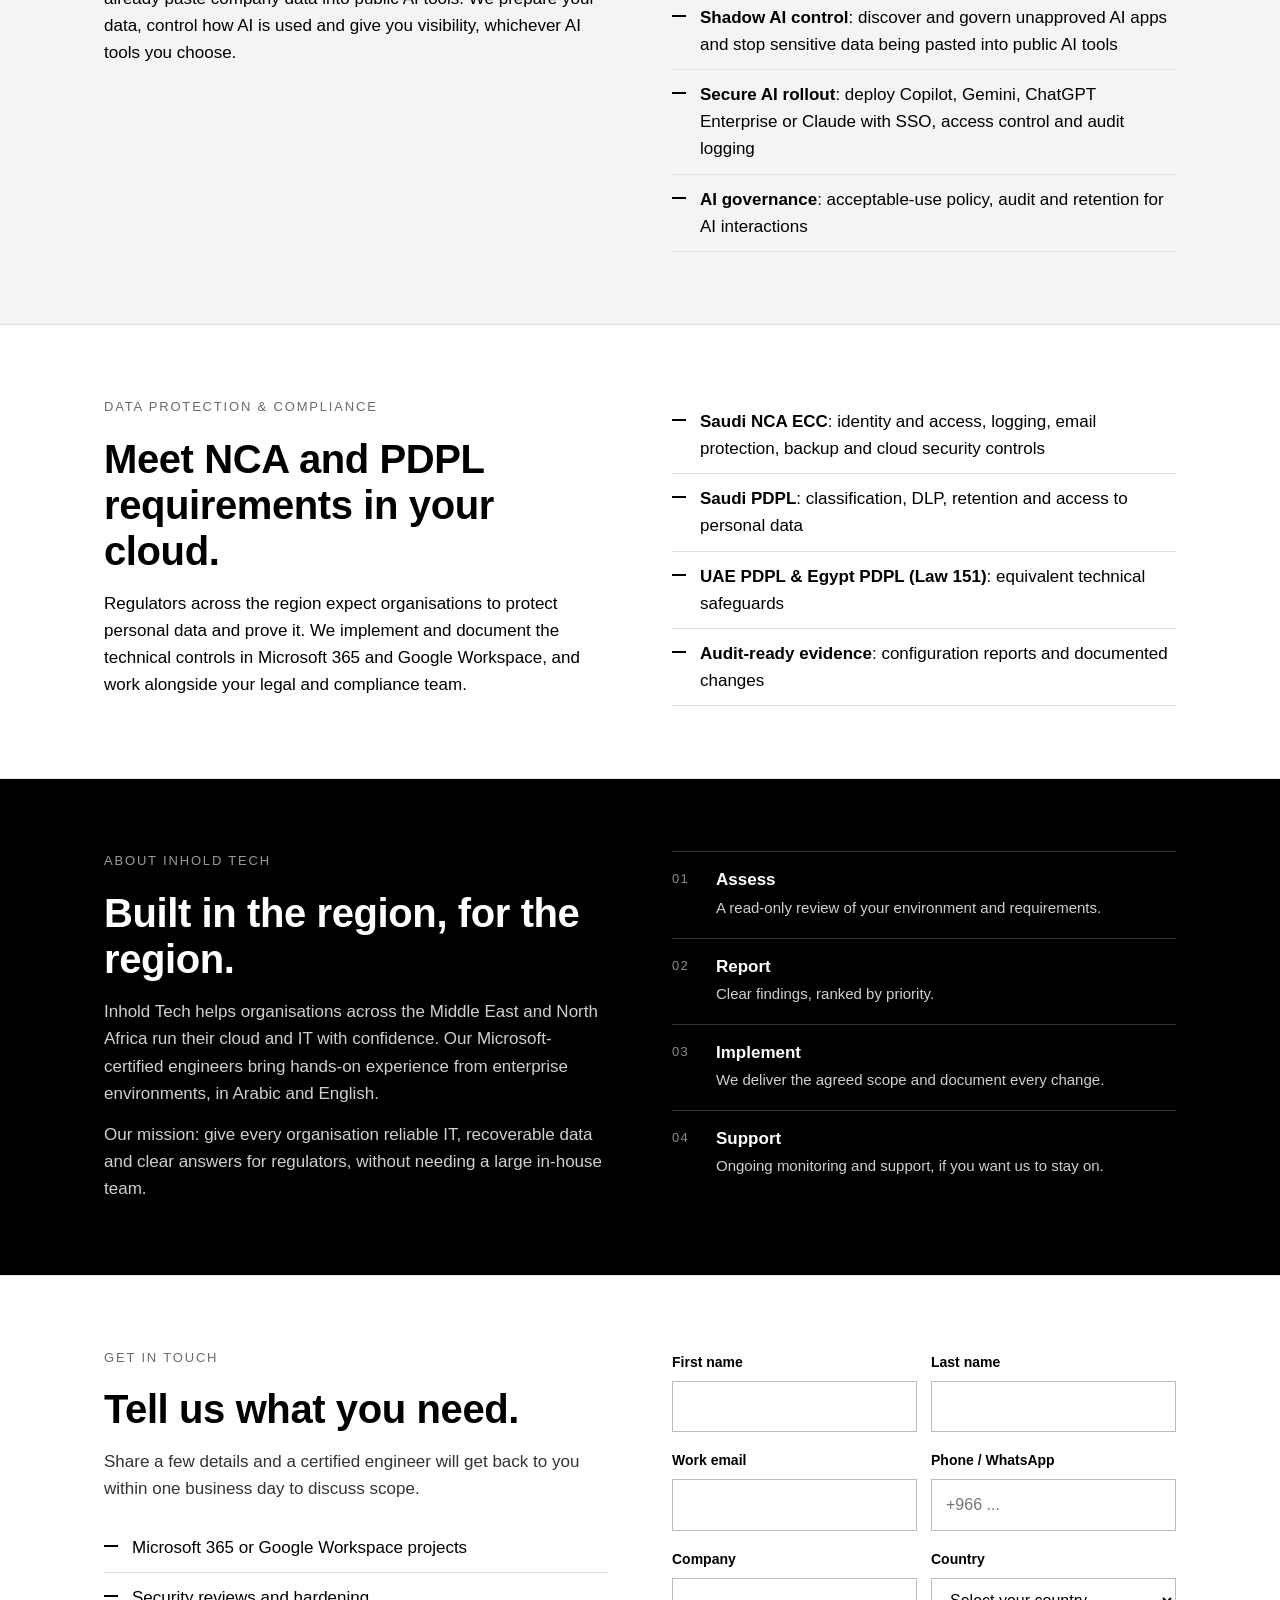
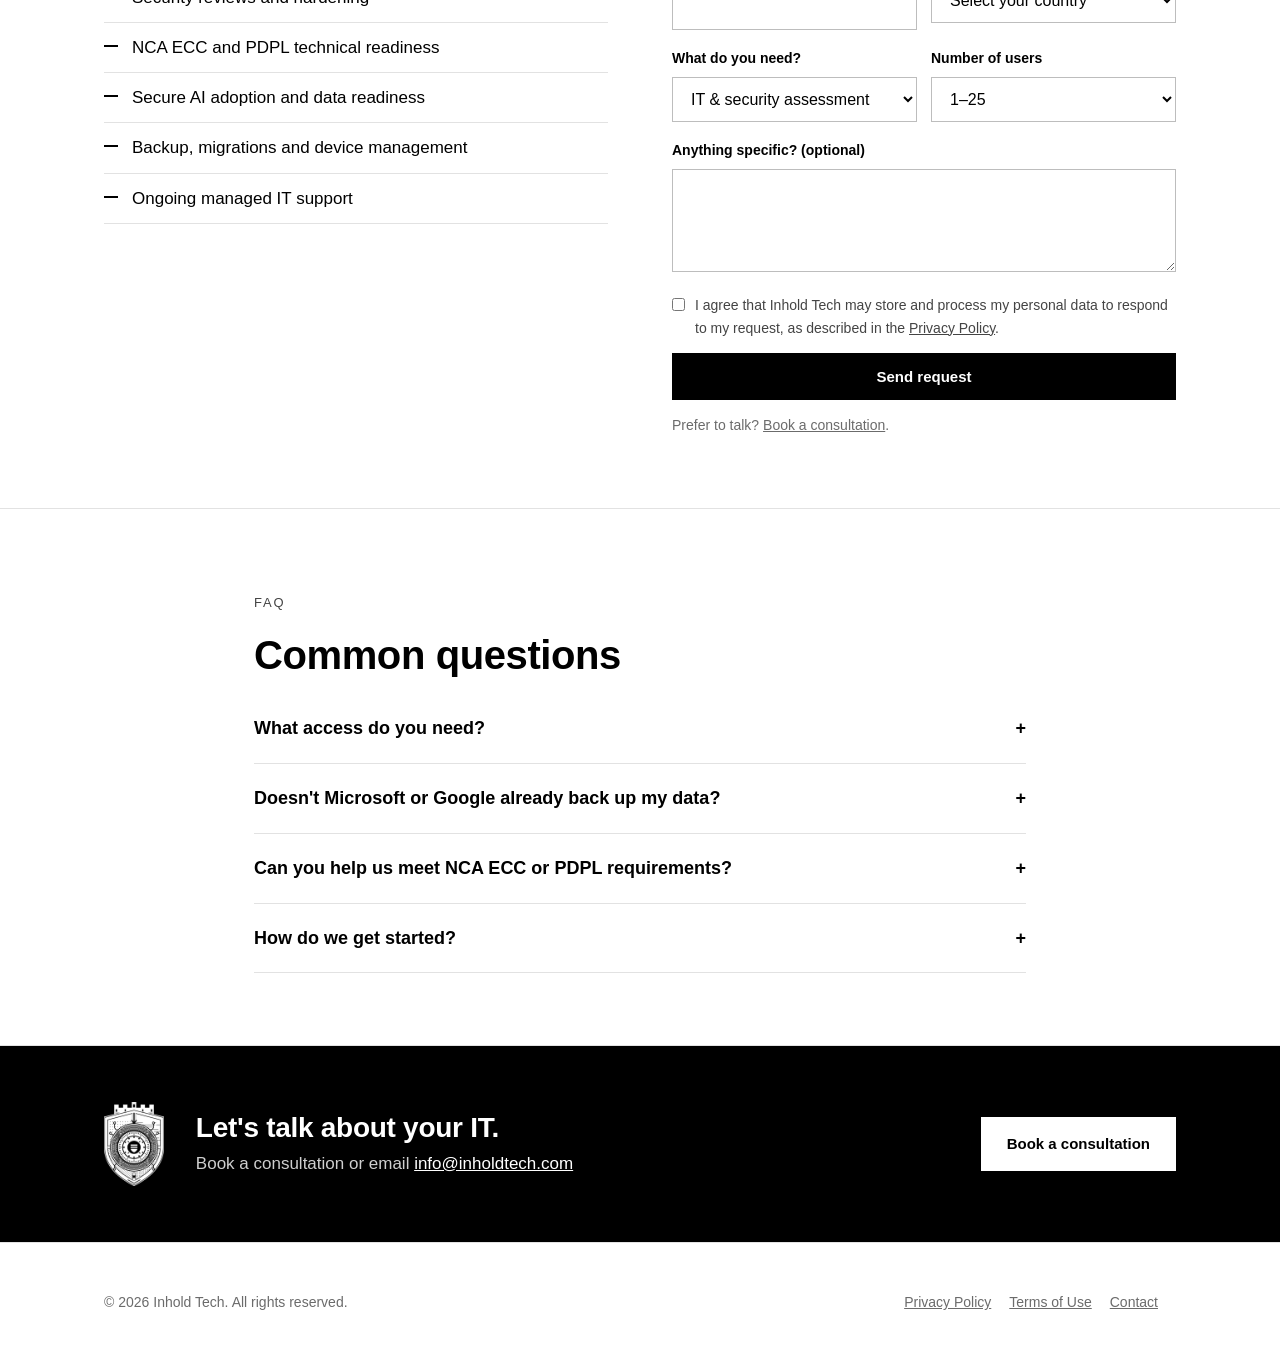
==== commit 474772a6: "Add files via upload" ====
--- a/index.html
+++ b/index.html
@@ -13,7 +13,21 @@
 <link rel="icon" href="favicon.png" type="image/png">
 <link rel="apple-touch-icon" href="apple-touch-icon.png">
 <link rel="stylesheet" href="styles.css">
-<!-- META PIXEL: paste the Meta Pixel base code here once your Meta Business account is set up -->
+<!-- Meta Pixel (dataset "Inhold Tech website") -->
+<script>
+!function(f,b,e,v,n,t,s)
+{if(f.fbq)return;n=f.fbq=function(){n.callMethod?
+n.callMethod.apply(n,arguments):n.queue.push(arguments)};
+if(!f._fbq)f._fbq=n;n.push=n;n.loaded=!0;n.version='2.0';
+n.queue=[];t=b.createElement(e);t.async=!0;
+t.src=v;s=b.getElementsByTagName(e)[0];
+s.parentNode.insertBefore(t,s)}(window, document,'script',
+'https://connect.facebook.net/en_US/fbevents.js');
+fbq('init', '1981705666520304');
+fbq('track', 'PageView');
+</script>
+<noscript><img height="1" width="1" style="display:none" alt="" src="https://www.facebook.com/tr?id=1981705666520304&ev=PageView&noscript=1"></noscript>
+<!-- End Meta Pixel -->
 <!-- GOOGLE ANALYTICS (GA4): paste the gtag.js snippet here -->
 </head>
 <body>
@@ -245,6 +259,19 @@
       .catch(function(){ btn.disabled=false; btn.textContent='Send request';
         note.innerHTML='Sorry, something went wrong. Please email us at <a href="mailto:'+CONFIG.email+'">'+CONFIG.email+'</a>.'; });
   });
+})();
+
+/* Meta Pixel extra events: form seen, booking/email/WhatsApp clicks */
+(function(){
+  if(!window.fbq) return;
+  var form=document.getElementById('leadForm'), seen=false;
+  if(form && 'IntersectionObserver' in window){
+    new IntersectionObserver(function(es,o){es.forEach(function(e){
+      if(e.isIntersecting && !seen){seen=true; fbq('track','ViewContent',{content_name:'Contact form'}); o.disconnect();}
+    });},{threshold:0.4}).observe(form);
+  }
+  document.querySelectorAll('.js-book').forEach(function(a){a.addEventListener('click',function(){fbq('track','Schedule');});});
+  document.querySelectorAll('.js-mail,.js-wa').forEach(function(a){a.addEventListener('click',function(){fbq('track','Contact');});});
 })();
 
 /* Hero video: show only if hero.mp4 loads */
